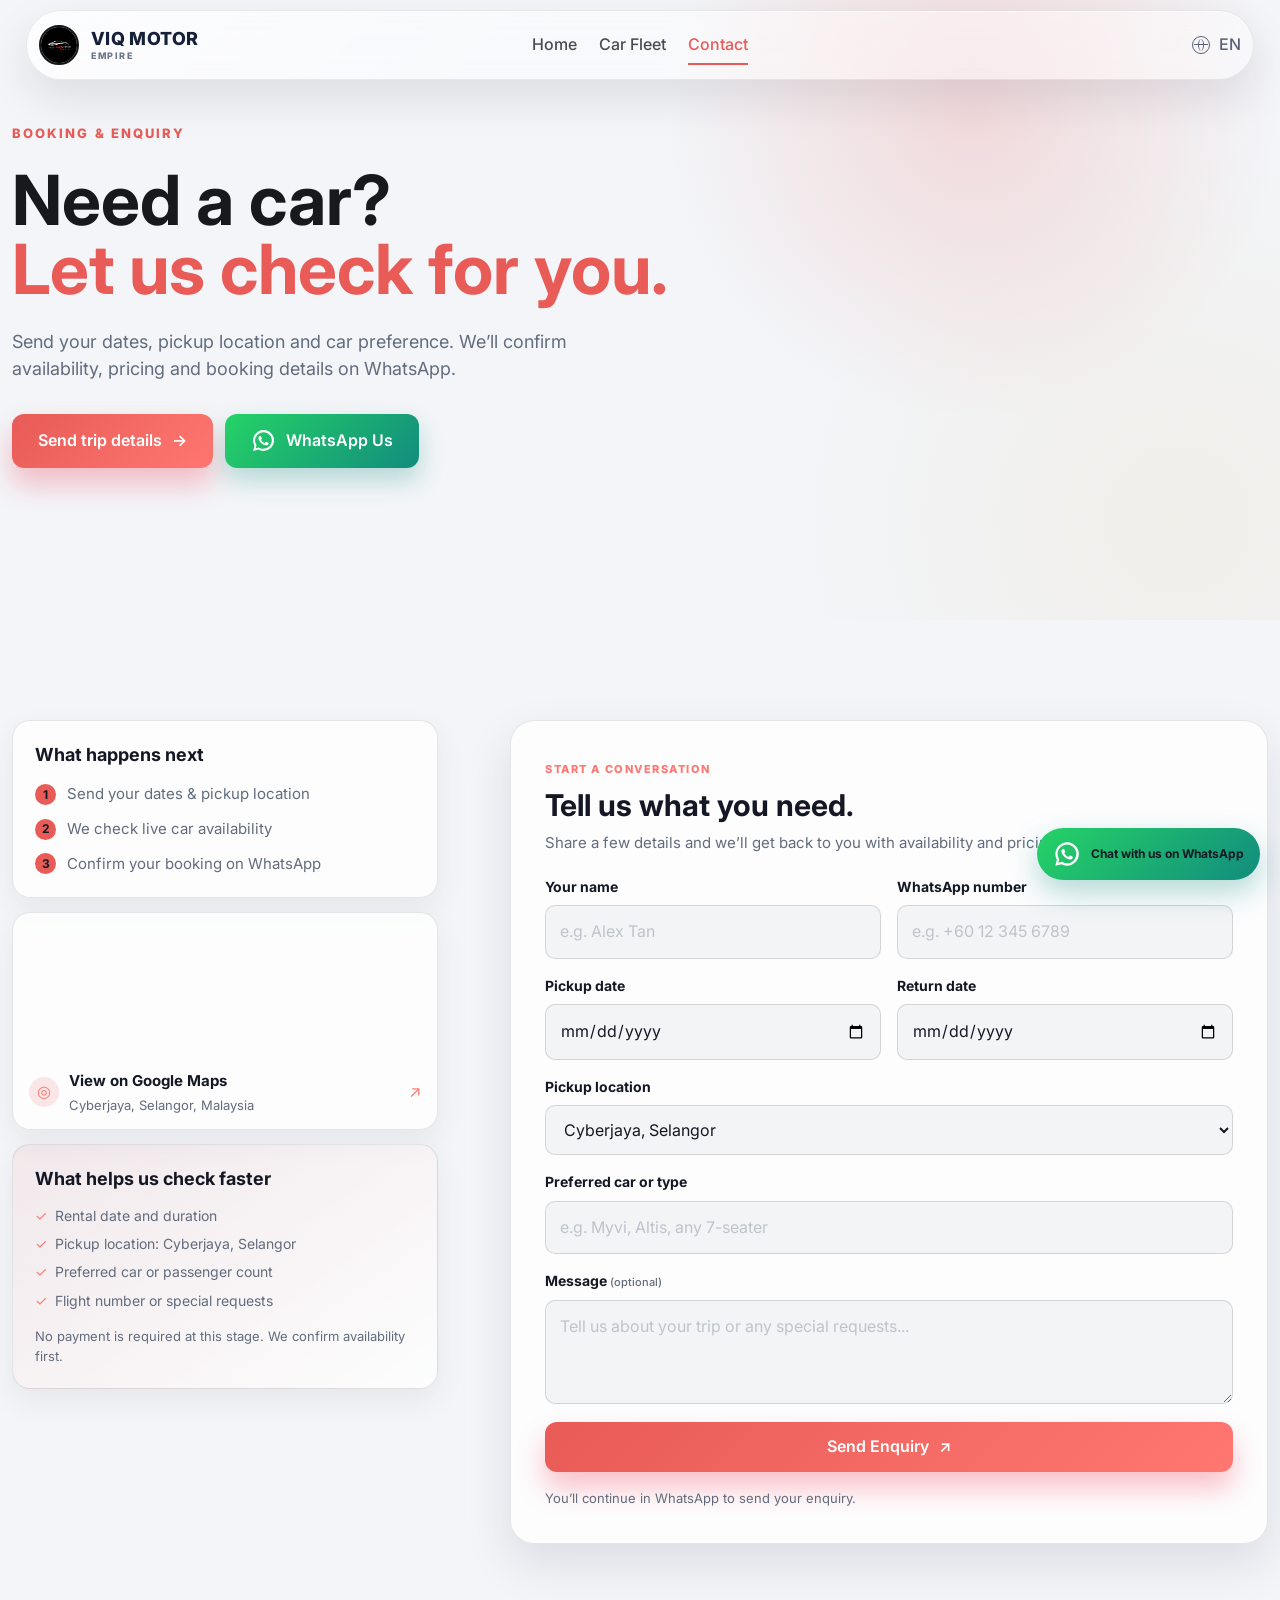
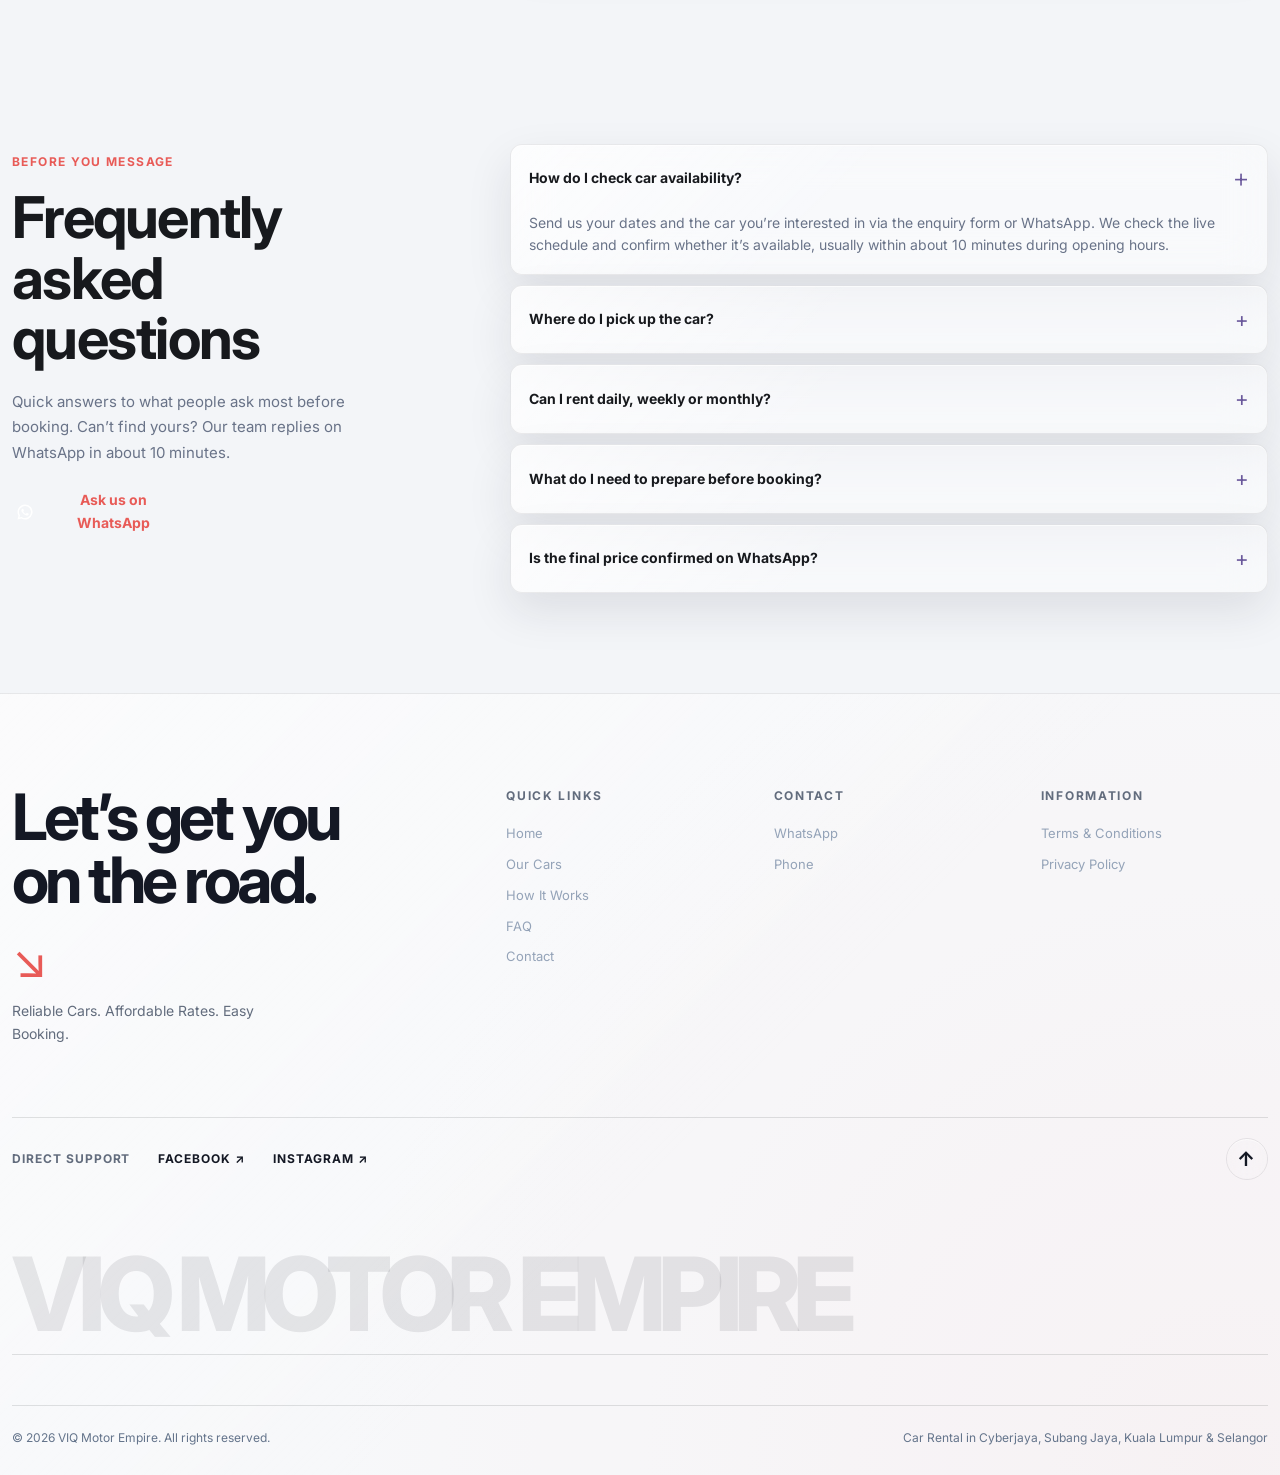
==== contact.html @ 16d94613 "Add files via upload" ====
<!DOCTYPE html>
<html lang="en" data-theme="light">
<head>
    <meta charset="UTF-8">
    <meta name="viewport" content="width=device-width, initial-scale=1.0">
    <meta name="description" content="Contact VIQ Motor Empire for car rental availability, pricing and booking support across Kuala Lumpur and Selangor.">
    <link rel="canonical" href="https://www.example.com/contact.html">
    <title>Contact & FAQ | VIQ Motor Empire</title>
    <link rel="preconnect" href="https://fonts.googleapis.com">
    <link rel="preconnect" href="https://fonts.gstatic.com" crossorigin>
    <link href="https://fonts.googleapis.com/css2?family=Inter:wght@400;500;600;700;800&family=Manrope:wght@400;500;600;700;800&display=swap" rel="stylesheet">
    <link rel="stylesheet" href="css/style.css?v=22">
</head>
<body class="contact-page">

    <header class="site-header" id="site-header">
        <nav class="navbar container">
            <a href="index.html#home" class="logo" aria-label="VIQ Motor Empire Home">
                <img class="logo-mark" src="img/VIQ%20MOTOR%20EMPIRE%20BLACK.png" alt="">
                <span class="logo-copy"><strong>VIQ MOTOR</strong><small>EMPIRE</small></span>
            </a>
            <div class="nav-links" id="nav-links">
                <a href="index.html#home">Home</a>
                <a href="fleet.html">Car Fleet</a>
                <a class="is-active" href="contact.html">Contact</a>
            </div>
            <div class="nav-actions">
                <button class="language-switcher" id="language-switcher" type="button" aria-label="Current language: English" aria-expanded="false"><span class="globe-icon" aria-hidden="true"></span><span class="language-code">EN</span></button>
                <button class="menu-toggle" id="menu-toggle" aria-label="Open navigation menu" aria-expanded="false" type="button"><span></span><span></span><span></span></button>
            </div>
        </nav>
    </header>

    <main>
        <section class="hero contact-hero" id="home">
            <div class="hero-overlay"></div>
            <div class="container hero-content">
                <div class="hero-copy reveal">
                    <div class="eyebrow">BOOKING & ENQUIRY</div>
                    <h1>Need a car? <span>Let us check for you.</span></h1>
                    <p>Send your dates, pickup location and car preference. We’ll confirm availability, pricing and booking details on WhatsApp.</p>
                    <div class="hero-actions">
                        <a href="#contact" class="btn btn-primary btn-large">Send trip details <span>→</span></a>
                        <button class="btn btn-whatsapp btn-large" data-whatsapp-general type="button"><span class="whatsapp-icon"></span>WhatsApp Us</button>
                    </div>
                </div>
            </div>
        </section>

        <section class="section contact-section" id="contact">
            <div class="container">
                <div class="contact-grid">
                    <aside class="contact-aside reveal">
                        <div class="contact-process-card">
                            <h2>What happens next</h2>
                            <ol>
                                <li><b>1</b><span>Send your dates & pickup location</span></li>
                                <li><b>2</b><span>We check live car availability</span></li>
                                <li><b>3</b><span>Confirm your booking on WhatsApp</span></li>
                            </ol>
                        </div>

                        <div class="contact-map-card">
                            <iframe
                                src="https://www.google.com/maps?q=Cyberjaya%2C%20Selangor%2C%20Malaysia&output=embed"
                                title="Map of Cyberjaya, Selangor"
                                loading="lazy"
                                referrerpolicy="no-referrer-when-downgrade"
                            ></iframe>
                            <a class="contact-map-label" href="https://www.google.com/maps/search/?api=1&query=Cyberjaya%2C%20Selangor%2C%20Malaysia" target="_blank" rel="noopener noreferrer">
                                <span class="contact-map-pin">◎</span>
                                <span><strong>View on Google Maps</strong><small>Cyberjaya, Selangor, Malaysia</small></span>
                                <span aria-hidden="true">↗</span>
                            </a>
                        </div>

                        <div class="contact-check-card">
                            <h2>What helps us check faster</h2>
                            <ul>
                                <li>Rental date and duration</li>
                                <li>Pickup location: Cyberjaya, Selangor</li>
                                <li>Preferred car or passenger count</li>
                                <li>Flight number or special requests</li>
                            </ul>
                            <p>No payment is required at this stage. We confirm availability first.</p>
                        </div>
                    </aside>

                    <div class="contact-form-panel reveal">
                        <div class="contact-form-heading">
                            <span class="contact-form-kicker">START A CONVERSATION</span>
                            <h3>Tell us what you need.</h3>
                            <p>Share a few details and we’ll get back to you with availability and pricing.</p>
                        </div>
                        <form class="contact-form" id="contact-form">
                            <div class="contact-form-grid">
                                <label class="contact-field"><span>Your name</span><input type="text" name="name" autocomplete="name" placeholder="e.g. Alex Tan" required></label>
                                <label class="contact-field"><span>WhatsApp number</span><input type="tel" name="phone" autocomplete="tel" placeholder="e.g. +60 12 345 6789" required></label>
                                <label class="contact-field"><span>Pickup date</span><input type="date" name="pickup" required></label>
                                <label class="contact-field"><span>Return date</span><input type="date" name="return" required></label>
                            </div>
                            <label class="contact-field"><span>Pickup location</span><select name="location" required><option value="Cyberjaya, Selangor">Cyberjaya, Selangor</option></select></label>
                            <label class="contact-field"><span>Preferred car or type</span><input type="text" name="vehicle" placeholder="e.g. Myvi, Altis, any 7-seater" required></label>
                            <label class="contact-field"><span>Message <small>(optional)</small></span><textarea name="message" rows="3" placeholder="Tell us about your trip or any special requests..."></textarea></label>
                            <button class="btn btn-primary contact-submit" type="submit">Send Enquiry <span aria-hidden="true">↗</span></button>
                            <p class="contact-form-note">You’ll continue in WhatsApp to send your enquiry.</p>
                        </form>
                    </div>

                </div>
            </div>
        </section>

        <section class="section faq-section" id="faq">
            <div class="container faq-layout">
                <div class="faq-intro reveal">
                    <span class="section-label">BEFORE YOU MESSAGE</span>
                    <h2>Frequently asked<br>questions</h2>
                    <p>Quick answers to what people ask most before booking. Can’t find yours? Our team replies on WhatsApp in about 10 minutes.</p>
                    <button class="faq-whatsapp-link" data-whatsapp-general type="button"><span class="whatsapp-icon"></span>Ask us on WhatsApp</button>
                </div>
                <div class="faq-list" id="faq-list">
                    <article class="faq-item active reveal"><button class="faq-question" type="button" aria-expanded="true"><span>How do I check car availability?</span><span class="faq-icon">×</span></button><div class="faq-answer"><p>Send us your dates and the car you’re interested in via the enquiry form or WhatsApp. We check the live schedule and confirm whether it’s available, usually within about 10 minutes during opening hours.</p></div></article>
                    <article class="faq-item reveal"><button class="faq-question" type="button" aria-expanded="false"><span>Where do I pick up the car?</span><span class="faq-icon">+</span></button><div class="faq-answer"><p>All cars are collected from our pickup location in Cyberjaya, Selangor.</p></div></article>
                    <article class="faq-item reveal"><button class="faq-question" type="button" aria-expanded="false"><span>Can I rent daily, weekly or monthly?</span><span class="faq-icon">+</span></button><div class="faq-answer"><p>Yes. We offer flexible rental periods, subject to vehicle availability and your requirements.</p></div></article>
                    <article class="faq-item reveal"><button class="faq-question" type="button" aria-expanded="false"><span>What do I need to prepare before booking?</span><span class="faq-icon">+</span></button><div class="faq-answer"><p>Prepare your preferred dates, pickup location, contact number and a valid driving licence for the booking process.</p></div></article>
                    <article class="faq-item reveal"><button class="faq-question" type="button" aria-expanded="false"><span>Is the final price confirmed on WhatsApp?</span><span class="faq-icon">+</span></button><div class="faq-answer"><p>Yes. We confirm availability, rental pricing and booking details with you before you decide.</p></div></article>
                </div>
            </div>
            </section>
    </main>

    <footer class="footer"><div class="container"><div class="footer-grid"><div class="footer-brand"><h2>Let’s get you<br>on the road.</h2><a class="footer-arrow" href="index.html#home" aria-label="Go to homepage">↘</a><p>Reliable Cars. Affordable Rates. Easy Booking.</p></div><div class="footer-links"><h4>Quick Links</h4><a href="index.html#home">Home</a><a href="fleet.html">Our Cars</a><a href="index.html#how-it-works">How It Works</a><a href="#faq">FAQ</a><a href="#contact">Contact</a></div><div class="footer-links"><h4>Contact</h4><button data-whatsapp-general class="footer-action" type="button">WhatsApp</button><a href="tel:+60XXXXXXXXX" data-phone-link>Phone</a></div><div class="footer-links"><h4>Information</h4><a href="#">Terms & Conditions</a><a href="#">Privacy Policy</a></div></div><div class="footer-socials"><span>Direct support</span><a href="https://www.facebook.com/viqmotorempire" target="_blank" rel="noopener noreferrer">Facebook ↗</a><a href="https://www.instagram.com/viqmotorempire" target="_blank" rel="noopener noreferrer">Instagram ↗</a><a href="index.html#home" class="footer-back-top" aria-label="Back to top">↑</a></div><div class="footer-signature" aria-hidden="true">VIQ MOTOR EMPIRE</div><div class="footer-bottom"><p>© <span id="current-year"></span> VIQ Motor Empire. All rights reserved.</p><p>Car Rental in Cyberjaya, Subang Jaya, Kuala Lumpur & Selangor</p></div></div></footer>

    <button class="floating-whatsapp" data-whatsapp-general aria-label="Chat with VIQ Motor Empire on WhatsApp" type="button"><span class="floating-whatsapp-icon"></span><span class="floating-whatsapp-label">Chat with us on WhatsApp</span></button>
    <script src="js/script.js?v=22"></script>
</body>
</html>
---- css/style.css ----
/* =========================================
   VIQ MOTOR EMPIRE
   GLOBAL STYLES
========================================= */

:root {
    --primary: #0B0E13;
    --accent: #E85B57;
    --accent-strong: #FF7770;
    --whatsapp: #25D366;
    --whatsapp-dark: #128C7E;
    --highlight: #D8B36A;
    --background: #0B0E13;
    --background-soft: #151A22;
    --surface: rgba(255, 255, 255, 0.055);
    --surface-strong: rgba(255, 255, 255, 0.1);
    --white: #F2F0EB;
    --text: #F2F0EB;
    --muted: #A5ADBA;
    --border: rgba(242, 240, 235, 0.14);

    --radius-sm: 10px;
    --radius-md: 16px;
    --radius-lg: 24px;

    --shadow-sm:
        0 10px 28px rgba(0, 0, 0, 0.24);

    --shadow-md:
        0 24px 52px rgba(0, 0, 0, 0.36);

    --container: 1440px;
    --transition: 220ms ease;
}


/* =========================================
   RESET
========================================= */

* {
    margin: 0;
    padding: 0;
    box-sizing: border-box;
}

html {
    scroll-behavior: smooth;
    scroll-padding-top: 80px;
}

body {
    font-family:
        "Inter",
        -apple-system,
        BlinkMacSystemFont,
        "Segoe UI",
        sans-serif;

    background:
        radial-gradient(circle at 12% 0%, rgba(232, 91, 87, 0.16), transparent 28%),
        radial-gradient(circle at 88% 100%, rgba(216, 179, 106, 0.06), transparent 32%),
        var(--background);
    color: var(--text);

    line-height: 1.6;

    overflow-x: hidden;
}

body.modal-open {
    overflow: hidden;
}

img {
    display: block;
    max-width: 100%;
}

button,
a {
    font: inherit;
}

button {
    border: 0;
    cursor: pointer;
}

a {
    color: inherit;
    text-decoration: none;
}


/* =========================================
   ACCESSIBILITY
========================================= */

:focus-visible {
    outline: 3px solid rgba(37, 99, 235, 0.4);
    outline-offset: 3px;
}


/* =========================================
   CONTAINER
========================================= */

.container {
    width: min(
        calc(100% - 24px),
        var(--container)
    );

    margin-inline: auto;
}


/* =========================================
   BUTTONS
========================================= */

.btn {
    display: inline-flex;
    align-items: center;
    justify-content: center;
    gap: 10px;

    min-height: 48px;
    padding: 12px 22px;

    border-radius: 12px;

    font-weight: 600;

    transition:
        transform var(--transition),
        box-shadow var(--transition),
        background var(--transition);
}

.btn:hover {
    transform: translateY(-2px);
}

.btn-large {
    min-height: 54px;
    padding-inline: 26px;
}

.btn-primary {
    background: linear-gradient(135deg, var(--accent) 0%, var(--accent-strong) 100%);
    color: var(--white);

    box-shadow:
        0 16px 28px rgba(239, 35, 60, 0.28);
}

.btn-primary:hover {
    background: linear-gradient(135deg, #ff2d55 0%, #d11c36 100%);
}

.btn-whatsapp {
    background: linear-gradient(135deg, var(--whatsapp) 0%, var(--whatsapp-dark) 100%);
    color: var(--white);

    box-shadow:
        0 12px 24px rgba(18, 140, 126, 0.28);
}

.btn-whatsapp:hover {
    background: linear-gradient(135deg, #34E477 0%, #0E786B 100%);
}

.btn-glass {
    background: rgba(255, 255, 255, 0.08);
    color: var(--white);

    border: 1px solid rgba(255, 255, 255, 0.22);

    backdrop-filter: blur(12px);
    -webkit-backdrop-filter: blur(12px);
}

.whatsapp-icon {
    width: 25px;
    height: 25px;

    display: inline-block;
    flex: 0 0 25px;

    background-color: currentColor;
    mask: url("data:image/svg+xml,%3Csvg xmlns='http://www.w3.org/2000/svg' viewBox='0 0 24 24'%3E%3Cpath d='M12 2a10 10 0 0 0-8.66 15L2 22l5.18-1.3A10 10 0 1 0 12 2Zm0 18a8 8 0 0 1-4.1-1.13l-.3-.18-3.08.77.8-3-.2-.31A8 8 0 1 1 12 20Zm4.4-5.95c-.24-.12-1.4-.69-1.62-.77-.22-.08-.38-.12-.54.12-.16.24-.62.77-.76.93-.14.16-.28.18-.52.06-.24-.12-1-.37-1.9-1.18-.7-.62-1.18-1.39-1.32-1.63-.14-.24-.02-.37.1-.49.11-.11.24-.28.36-.42.12-.14.16-.24.24-.4.08-.16.04-.3-.02-.42-.06-.12-.54-1.3-.74-1.78-.2-.47-.4-.4-.54-.41h-.46c-.16 0-.42.06-.64.3-.22.24-.84.82-.84 2s.86 2.32.98 2.48c.12.16 1.69 2.58 4.1 3.62.57.25 1.02.4 1.37.51.58.18 1.1.15 1.51.09.46-.07 1.4-.57 1.6-1.12.2-.55.2-1.02.14-1.12-.06-.1-.22-.16-.46-.28Z'/%3E%3C/svg%3E") center / contain no-repeat;
    -webkit-mask: url("data:image/svg+xml,%3Csvg xmlns='http://www.w3.org/2000/svg' viewBox='0 0 24 24'%3E%3Cpath d='M12 2a10 10 0 0 0-8.66 15L2 22l5.18-1.3A10 10 0 1 0 12 2Zm0 18a8 8 0 0 1-4.1-1.13l-.3-.18-3.08.77.8-3-.2-.31A8 8 0 1 1 12 20Zm4.4-5.95c-.24-.12-1.4-.69-1.62-.77-.22-.08-.38-.12-.54.12-.16.24-.62.77-.76.93-.14.16-.28.18-.52.06-.24-.12-1-.37-1.9-1.18-.7-.62-1.18-1.39-1.32-1.63-.14-.24-.02-.37.1-.49.11-.11.24-.28.36-.42.12-.14.16-.24.24-.4.08-.16.04-.3-.02-.42-.06-.12-.54-1.3-.74-1.78-.2-.47-.4-.4-.54-.41h-.46c-.16 0-.42.06-.64.3-.22.24-.84.82-.84 2s.86 2.32.98 2.48c.12.16 1.69 2.58 4.1 3.62.57.25 1.02.4 1.37.51.58.18 1.1.15 1.51.09.46-.07 1.4-.57 1.6-1.12.2-.55.2-1.02.14-1.12-.06-.1-.22-.16-.46-.28Z'/%3E%3C/svg%3E") center / contain no-repeat;
}

.whatsapp-icon {
    background: url("../img/whatsapp.svg") center / contain no-repeat;
    mask: none;
    -webkit-mask: none;
}


/* =========================================
   HEADER
========================================= */

.site-header {
    position: fixed;
    top: 10px;
    left: 0;

    width: 100%;

    z-index: 1000;

    padding-inline: 14px;

    border-bottom: 0;

    transition:
        background var(--transition),
        box-shadow var(--transition);
}

.site-header.scrolled {
    background: transparent;

    backdrop-filter: none;
    -webkit-backdrop-filter: none;
    box-shadow: none;
}

.navbar {
    position: relative;
    height: 70px;

    display: flex;
    align-items: center;
    justify-content: space-between;

    gap: 18px;

    padding: 0 12px;

    border: 1px solid rgba(255, 255, 255, 0.58);
    border-radius: 999px;
    background: linear-gradient(110deg, rgba(255, 255, 255, 0.94), rgba(239, 244, 255, 0.86));
    box-shadow: 0 12px 30px rgba(28, 38, 71, 0.12);
    backdrop-filter: blur(18px);
    -webkit-backdrop-filter: blur(18px);
}

.logo {
    display: flex;
    align-items: center;
    gap: 12px;

    color: #172039;

    font-weight: 700;

    white-space: nowrap;
}

.logo-mark {
    width: 40px;
    height: 40px;

    flex: 0 0 40px;

    object-fit: contain;

    border: 2px solid #161616;
    border-radius: 50%;
    background: #fff;
}

.logo-copy {
    display: grid;
    gap: 0;
    line-height: 1;
}

.logo-copy strong {
    font-size: 18px;
    font-weight: 800;
    line-height: 1.05;
    letter-spacing: 0.02em;
}

.logo-copy small {
    width: 100%;

    margin-top: 3px;
    color: #6b7488;
    font-size: 9px;
    font-weight: 800;
    letter-spacing: 0.18em;
    text-align: justify;
    text-align-last: justify;
}

.nav-links {
    position: absolute;
    left: 50%;

    display: flex;
    align-items: center;
    gap: 22px;

    margin-left: 0;
    transform: translateX(-50%);
}

.nav-links a {
    position: relative;
    color: #586277;

    font-size: 16px;
    font-weight: 500;
    line-height: 1.2;

    transition:
        color var(--transition),
        transform var(--transition);
}

.nav-links a:hover {
    color: #222b46;
    transform: translateY(-1px);
}

.nav-actions {
    display: flex;
    align-items: center;
    gap: 12px;
    margin-left: auto;
}

.language-switcher,
.sign-in-link {
    color: #586277;
    font-size: 16px;
    line-height: 1.2;
    font-weight: 500;
    white-space: nowrap;
}

.language-switcher {
    display: inline-flex;
    align-items: center;
    gap: 9px;
    background: transparent;
}

.language-control {
    position: relative;
}

.language-menu {
    position: absolute;
    top: calc(100% + 12px);
    right: 0;
    z-index: 20;
    display: grid;
    min-width: 168px;
    padding: 6px;
    border: 1px solid rgba(20, 24, 30, 0.1);
    border-radius: 12px;
    background: rgba(255, 255, 255, 0.96);
    box-shadow: 0 16px 35px rgba(28, 38, 71, 0.16);
    opacity: 0;
    visibility: hidden;
    transform: translateY(-6px);
    transition: opacity var(--transition), visibility var(--transition), transform var(--transition);
}

.language-menu.active {
    opacity: 1;
    visibility: visible;
    transform: translateY(0);
}

.language-menu-item {
    padding: 10px 12px;
    border-radius: 8px;
    background: transparent;
    color: #586277;
    font-size: 13px;
    text-align: left;
}

.language-menu-item:hover {
    background: rgba(232, 91, 87, 0.08);
    color: var(--accent);
}

.globe-icon {
    width: 18px;
    height: 18px;
    border: 1.5px solid currentColor;
    border-radius: 50%;
    position: relative;
}

.globe-icon::before {
    position: absolute;
    inset: 2px 5px;
    border-right: 1px solid currentColor;
    border-left: 1px solid currentColor;
    border-radius: 50%;
    content: "";
}

.globe-icon::after {
    position: absolute;
    top: 7px;
    right: 1px;
    left: 1px;
    border-top: 1px solid currentColor;
    content: "";
}

.nav-whatsapp .whatsapp-icon {
    width: 19px;
    height: 19px;
    padding: 4px;
    border-radius: 50%;
    background-color: var(--whatsapp);
    background-size: 13px;
    background-repeat: no-repeat;
    background-position: center;
}

.menu-toggle {
    display: none;

    width: 44px;
    height: 44px;

    background: transparent;
}

.menu-toggle span {
    display: block;

    width: 22px;
    height: 2px;

    margin: 5px auto;

    background: var(--white);

    transition:
        transform var(--transition),
        opacity var(--transition);
}


/* =========================================
   HERO
========================================= */

.hero {
    position: relative;

    min-height: 700px;

    display: flex;
    flex-direction: column;
    align-items: stretch;

    color: #17191d;

    overflow: visible;
}

.hero-background {
    position: absolute;
    inset: 0;

    z-index: -2;
}

.hero-background img {
    width: 100%;
    height: 100%;

    object-fit: cover;

    object-position: 72% center;
}

.hero-overlay {
    position: absolute;
    inset: 0;

    z-index: -1;

    background:
        linear-gradient(90deg, #f6f6fb 0%, rgba(246, 246, 251, 0.98) 42%, rgba(246, 246, 251, 0.12) 72%),
        linear-gradient(180deg, rgba(246, 246, 251, 0.08), rgba(246, 246, 251, 0.4));
}

.hero-content {
    order: 1;
    padding-top: 120px;
}

.hero-copy {
    max-width: 1200px;
}

.eyebrow,
.section-label {
    display: inline-flex;
    align-items: center;
    gap: 8px;

    color: #E85B57;

    font-size: 12px;
    font-weight: 700;

    letter-spacing: 0.12em;
    text-transform: uppercase;
}

.hero .eyebrow {
    color: var(--accent);
}

.eyebrow-dot {
    width: 7px;
    height: 7px;

    border-radius: 50%;

    background: var(--accent);
    box-shadow: 0 0 18px rgba(239, 35, 60, 0.85);
}

.hero h1 {
    margin-top: 20px;

    max-width: 680px;
    font-size: clamp(44px, 5vw, 68px);

    line-height: 1.02;

    letter-spacing: -0.05em;

    text-wrap: balance;
}

.hero h1 span {
    display: block;
    color: var(--accent);
}

.hero h1 > strong {
    display: block;
    color: inherit;
    font: inherit;
    font-weight: inherit;
    white-space: nowrap;
}

.hero h1 > span {
    white-space: nowrap;
}

.hero-copy > p {
    max-width: 620px;

    margin-top: 24px;

    color: #6c7488;

    font-size: 17px;
}

.hero-actions {
    display: flex;
    flex-wrap: wrap;
    gap: 12px;

    margin-top: 32px;
}

.trust-indicators {
    display: flex;
    flex-wrap: wrap;
    gap: 14px 22px;

    margin-top: 34px;
}

.trust-item {
    display: flex;
    align-items: center;
    gap: 7px;

    color: #6c7488;

    font-size: 13px;
}

.trust-item span {
    color: #86EFAC;

    font-weight: 700;
}


/* =========================================
   SERVICE BAR
========================================= */

.service-bar {
    order: 3;
    padding: 0 0 28px;
    background: transparent;
    border: 0;
    backdrop-filter: blur(10px);
    -webkit-backdrop-filter: blur(10px);
}

.service-bar-inner {
    min-height: 88px;

    display: grid;
    grid-template-columns: 1fr auto 1fr auto 1fr;
    align-items: center;
    gap: 24px;

    padding: 20px 28px;
    border: 1px solid rgba(242, 240, 235, 0.1);
    border-radius: 22px;
    background: rgba(20, 25, 34, 0.86);
    box-shadow: 0 18px 40px rgba(0, 0, 0, 0.18);

    color: var(--muted);

    font-size: 14px;
}

.service-bar strong {
    color: var(--white);
}

.separator {
    color: rgba(216, 179, 106, 0.72);
    font-size: 20px;
}


/* =========================================
   BOOKING QUOTE
========================================= */

.booking-section {
    position: relative;
    z-index: 3;
    order: 2;
    margin-top: 0;
    padding-top: 0;
    padding-bottom: 24px;
}

.booking-card {
    display: grid;
    grid-template-columns: minmax(0, 1fr);
    max-width: 1000px;
    gap: 24px;

    padding: 25px;

    background: rgba(255, 255, 255, 0.96);
    border: 1px solid rgba(255, 255, 255, 0.78);
    border-radius: var(--radius-lg);
    box-shadow: 0 20px 46px rgba(52, 55, 88, 0.16);
    backdrop-filter: blur(18px);
    -webkit-backdrop-filter: blur(18px);

    box-shadow: 0 20px 46px rgba(52, 55, 88, 0.16);
}

.booking-form-panel {
    width: 100%;
}

.booking-heading {
    display: flex;
    align-items: center;
    gap: 10px;
}

.booking-heading-icon {
    display: grid;
    width: 34px;
    height: 34px;
    place-items: center;
    border-radius: 9px;
    background: rgba(232, 91, 87, 0.1);
    color: var(--accent);
    font-size: 21px;
    font-weight: 700;
}

.booking-heading > span:nth-child(2) {
    display: grid;
    gap: 2px;
}

.booking-heading strong {
    color: #202538;
    font-size: 17px;
    line-height: 1.25;
}

.booking-heading small {
    color: #768096;
    font-size: 12px;
    line-height: 1.4;
}

.booking-mode {
    display: inline-flex;
    align-items: center;
    gap: 6px;
    margin-left: auto;
}

.booking-mode b {
    color: #6b6483;
    font-size: 8px;
    letter-spacing: 0.05em;
}

.booking-mode i {
    position: relative;
    width: 32px;
    height: 18px;
    border-radius: 999px;
    background: #e4e2ed;
}

.booking-mode i::after {
    position: absolute;
    top: 3px;
    left: 3px;
    width: 12px;
    height: 12px;
    border-radius: 50%;
    background: var(--accent);
    content: "";
}

.booking-form-panel h2 {
    margin-top: 8px;

    color: #202538;
    font-size: 22px;
    line-height: 1.2;
}

.booking-form-panel > p {
    margin-top: 10px;

    color: #768096;
    font-size: 15px;
}

.booking-form {
    margin-top: 22px;
}

.booking-grid {
    display: grid;
    grid-template-columns: repeat(2, minmax(0, 1fr));
    gap: 18px;
}

.booking-field {
    display: flex;
    flex-direction: column;
    gap: 9px;

    color: var(--white);
    font-size: 15px;
    font-weight: 700;
    line-height: 1.3;
}

.booking-field input,
.booking-field select {
    min-height: 56px;
    padding: 0 16px;

    border: 1px solid rgba(255, 255, 255, 0.1);
    border-radius: 12px;

    background: rgba(255, 255, 255, 0.06);
    color: var(--white);
    font-size: 15px;
    line-height: 1.2;
    color-scheme: dark;
}

.booking-field select option {
    background: var(--background-soft);
    color: var(--white);
}

.booking-field input:focus,
.booking-field select:focus {
    border-color: rgba(239, 35, 60, 0.7);
    box-shadow: 0 0 0 4px rgba(239, 35, 60, 0.12);
    outline: none;
}

.booking-field-full {
    margin-top: 14px;
}

.booking-summary {
    display: flex;
    align-items: center;
    justify-content: space-between;
    gap: 16px;

    margin-top: 18px;
    padding: 16px;

    background: rgba(255, 255, 255, 0.04);
    border: 1px solid rgba(255, 255, 255, 0.08);
    border-radius: 14px;
}

.quote-box {
    display: flex;
    flex-direction: column;
    gap: 6px;
}

.quote-box span {
    color: var(--muted);
    font-size: 14px;
    font-weight: 700;
    letter-spacing: 0.08em;
    text-transform: uppercase;
}

.quote-box strong {
    color: var(--white);
    font-size: 21px;
    line-height: 1.4;
    font-weight: 800;
}

.booking-sidebar {
    display: none;

    display: flex;
    flex-direction: column;
    justify-content: center;
    gap: 16px;

    padding: 24px;

    background: linear-gradient(135deg, rgba(239, 35, 60, 0.12), rgba(255, 255, 255, 0.04));
    border: 1px solid rgba(239, 35, 60, 0.2);
    border-radius: 18px;
    box-shadow: inset 0 1px 0 rgba(255,255,255,0.05);
}

.booking-sidebar h3 {
    color: var(--white);
    font-size: 22px;
}

.booking-sidebar p {
    color: var(--muted);
    line-height: 1.7;
}

.booking-sidebar-list {
    display: flex;
    flex-direction: column;
    gap: 10px;

    color: var(--white);
    font-size: 14px;
    font-weight: 600;
}


/* =========================================
   SECTIONS
========================================= */

.section {
    padding: 100px 0;
}

.section-header {
    display: flex;
    align-items: end;
    justify-content: space-between;

    gap: 40px;

    margin-bottom: 48px;
}

.section-header h2 {
    margin-top: 10px;

    color: var(--white);

    font-size:
        clamp(32px, 5vw, 48px);

    line-height: 1.1;

    letter-spacing: -0.04em;
}

.section-header > p {
    max-width: 420px;

    color: var(--muted);
}

.section-header.centered {
    display: block;

    max-width: 650px;

    margin-inline: auto;

    text-align: center;
}

.section-header.centered p {
    margin: 16px auto 0;
}


/* =========================================
   CAR GRID
========================================= */

.cars-section {
    background: #f5f6fa;
    color: #17191d;
    overflow: hidden;
}

.cars-section > .container {
    position: relative;
}

.fleet-showcase-heading {
    position: relative;
    max-width: 760px;
    margin: 0 auto 28px;
    text-align: center;
}

.fleet-showcase-heading .section-label {
    color: #E85B57;
}

.fleet-showcase-heading h2 {
    margin-top: 13px;
    color: #17191d;
    font-size: clamp(38px, 5vw, 60px);
    line-height: 1.05;
    letter-spacing: -0.03em;
}

.fleet-showcase-heading p {
    margin-top: 12px;
    color: #697388;
    font-size: 16px;
}

.fleet-carousel-controls {
    position: absolute;
    top: 176px;
    left: 0;
    right: 0;
    z-index: 5;
    display: flex;
    justify-content: space-between;
    pointer-events: none;
}

.fleet-heading-arrow {
    display: grid;
    width: 42px;
    height: 42px;
    place-items: center;
    padding: 4px 8px;
    border: 0;
    border: 1px solid rgba(106, 88, 155, 0.25);
    border-radius: 50%;
    background: transparent;
    color: #6a589b;
    font-size: 20px;
    line-height: 1;
    pointer-events: auto;
    transition: transform var(--transition), background var(--transition), color var(--transition);
}

.fleet-heading-arrow:hover {
    color: var(--accent);
    background: rgba(106, 88, 155, 0.08);
    transform: translateX(3px);
}

#fleet-prev:hover {
    transform: translateX(-3px);
}

.cars-section .cars-grid {
    display: flex;
    gap: 18px;
    margin-inline: 0;
    padding: 0;
    overflow: hidden;
    scroll-snap-type: x proximity;
}

.cars-grid {
    display: grid;

    grid-template-columns:
        repeat(3, minmax(0, 1fr));

    gap: 16px;
}

.fleet-status {
    display: flex;
    align-items: center;
    justify-content: center;
    gap: 14px;
    min-height: 72px;
    margin-top: 18px;
    padding: 18px;
    color: var(--muted);
    text-align: center;
}

.fleet-status button {
    border: 1px solid var(--border);
    border-radius: 999px;
    padding: 9px 16px;
    color: var(--white);
    background: var(--surface);
    cursor: pointer;
}

.account-page {
    min-height: 70vh;
}

.account-panel {
    max-width: 620px;
    margin: 0 auto;
    padding: 36px;
    border: 1px solid var(--border);
    border-radius: 18px;
    background: var(--surface);
}

.account-panel h1 {
    margin: 12px 0;
}

.account-panel > p {
    color: var(--muted);
}

.account-bookings {
    display: grid;
    gap: 10px;
    margin: 24px 0;
}

.account-booking {
    display: grid;
    gap: 5px;
    padding: 16px;
    border: 1px solid var(--border);
    border-radius: 12px;
    background: var(--background);
}

.account-booking span,
.account-booking small {
    color: var(--muted);
}

.car-card {
    flex: 0 0 min(360px, calc((100vw - 80px) / 3));
    scroll-snap-align: start;
    display: flex;
    flex-direction: column;

    overflow: hidden;

    color: #17191d;
    font-family: inherit;

    background: #ffffff;
    border: 1px solid rgba(20, 24, 30, 0.08);
    border-radius: 20px;
    box-shadow: 0 14px 32px rgba(52, 55, 88, 0.08);

    transition:
        transform var(--transition),
        box-shadow var(--transition);
}

.car-card:hover {
    transform: translateY(-6px);

    box-shadow: var(--shadow-md);
}

.car-image-wrapper {
    position: relative;

    aspect-ratio: 1.72 / 1;

    overflow: hidden;

    background: #fafafd;
}

.car-image {
    width: 100%;
    height: 100%;

    object-fit: cover;
    object-position: center;
    padding: 0;

    transition:
        transform 500ms ease;
}

.car-card:hover .car-image {
    transform: none;
}

.car-card-heading {
    display: flex;
    align-items: center;
    justify-content: space-between;
    gap: 16px;
}

.car-category {
    color: var(--muted);
    font-size: 10px;
    font-weight: 700;
    letter-spacing: 0.16em;
}

.availability {
    display: inline-flex;
    align-items: center;
    gap: 6px;

    color: #166534;

    font-size: 12px;
    font-weight: 600;
}

.availability::before {
    content: "";

    width: 7px;
    height: 7px;

    border-radius: 50%;

    background: var(--highlight);
}

.car-availability {
    position: absolute;
    top: 14px;
    left: 14px;

    padding: 7px 10px;

    background: rgba(10, 10, 11, 0.72);
    border: 1px solid rgba(255, 255, 255, 0.1);
    border-radius: 999px;
    backdrop-filter: blur(10px);
    -webkit-backdrop-filter: blur(10px);
    box-shadow: var(--shadow-sm);
}

.car-body {
    display: flex;
    flex: 1;
    flex-direction: column;

    padding: 16px 18px 18px;
}

.car-body h3 {
    color: #202538;

    font-size: 18px;
    font-weight: 700;
    line-height: 1.3;
}

.car-price {

    color: var(--accent);
    white-space: nowrap;
}

.car-price span {
    display: block;
    margin-bottom: 4px;
    color: #697388;
    font-weight: 700;
    font-size: 10px;
    letter-spacing: 0.14em;
}

.car-price strong {
    font-size: 18px;
    font-weight: 800;
}

.car-price small {
    color: var(--muted);

    font-size: 12px;
    font-weight: 500;
}

.car-specs {
    display: grid;

    grid-template-columns:
        repeat(2, 1fr);

    gap: 9px 12px;

    margin-top: 18px;
}

.car-spec {
    color: #697388;

    font-size: 12px;
}

.spec-icon {
    color: var(--accent-strong);
    font-weight: 700;
}

.car-badge {
    display: block;
    margin-bottom: 6px;
    color: var(--muted);
    font-size: 10px;
    font-weight: 700;
    letter-spacing: 0.14em;
    text-transform: uppercase;
}

.car-card-heading h3 {
    color: var(--white);
    font-size: 22px;
    font-weight: 700;
    line-height: 1.3;
}

.car-tags {
    display: flex;
    flex-wrap: wrap;
    gap: 8px 14px;
    margin-top: 14px;
}
.car-pickup {
    margin-top: 12px;
    color: var(--muted);
    font-size: 12px;
    font-weight: 600;
}
.car-pickup span {
    margin-right: 4px;
    color: var(--accent);
}

.car-tag {
    display: inline-flex;
    align-items: center;
    gap: 5px;
    color: #697388;
    font-size: 12px;
    font-weight: 500;
}

.car-tag-icon {
    display: inline-flex;
    align-items: center;
    justify-content: center;
    color: var(--accent);
    font-size: 10px;
    font-weight: 800;
}

.car-check-btn {
    display: flex !important;
    align-items: center;
    justify-content: center;
    gap: 8px;
    border: 1px solid rgba(255, 255, 255, 0.18) !important;
    background: linear-gradient(135deg, var(--accent), var(--accent-strong)) !important;
    color: #ffffff !important;
    font-weight: 700 !important;
    letter-spacing: 0.04em !important;
    box-shadow: 0 10px 22px rgba(232, 91, 87, 0.2), inset 0 1px 0 rgba(255, 255, 255, 0.22);
}

.car-check-btn:hover {
    background: linear-gradient(135deg, #ff6f6a, #df4d4b) !important;
    box-shadow: 0 14px 26px rgba(232, 91, 87, 0.28), inset 0 1px 0 rgba(255, 255, 255, 0.24);
}

.fleet-carousel-dots {
    display: flex;
    justify-content: center;
    gap: 8px;
    margin-top: 40px;
}

.fleet-carousel-dots span {
    width: 6px;
    height: 6px;
    border-radius: 50%;
    background: #d5d1e7;
}

.fleet-carousel-dots span.is-active {
    width: 20px;
    border-radius: 999px;
    background: #E85B57;
}

.fleet-more-link {
    margin-top: 34px;
    color: #000000;
    font-size: 17px;
    line-height: 1.5;
    text-align: center;
}

.fleet-more-link a {
    color: #E85B57;
    font-size: 17px;
    font-weight: 700;
}

.car-check-arrow {
    transition: transform var(--transition);
}

.car-check-btn:hover .car-check-arrow {
    transform: translateX(3px);
}

.car-image-placeholder {
    display: flex;
    flex-direction: column;
    align-items: center;
    justify-content: center;
    gap: 8px;
    width: 100%;
    height: 100%;
    color: var(--muted);
    background:
        linear-gradient(135deg, rgba(240, 68, 68, 0.08), rgba(255, 98, 98, 0.04));
}

.car-image-placeholder span {
    font-size: 11px;
    font-weight: 600;
    letter-spacing: 0.03em;
}

.car-description {
    margin-top: 16px;

    color: var(--muted);

    font-size: 13px;

    line-height: 1.6;
}

.car-actions {
    display: grid;

    grid-template-columns: 1fr;

    gap: 8px;

    margin-top: auto;
    padding-top: 18px;
}

.car-actions .btn {
    min-height: 44px;

    padding-inline: 14px;

    border: 1px solid rgba(196, 181, 253, 0.42);
    border-radius: 12px;
    background: transparent;
    color: var(--accent-strong);
    font-size: 12px;
    letter-spacing: 0.1em;
}


/* =========================================
   WHY US
========================================= */

.why-section {
    background: linear-gradient(180deg, rgba(12,12,14,0.96), rgba(20,20,22,1));
    border-top: 1px solid rgba(255,255,255,0.06);
    border-bottom: 1px solid rgba(255,255,255,0.06);
    color: var(--white);
}

.why-section .section-header h2,
.why-section .section-header p,
.why-section .section-label {
    color: var(--white);
}

.benefits-grid {
    display: grid;

    grid-template-columns:
        repeat(3, 1fr);

    gap: 20px;
}

.benefit-card {
    padding: 30px;

    border: 1px solid rgba(255, 255, 255, 0.08);
    border-radius: var(--radius-lg);

    background: rgba(35, 35, 38, 0.68);
    backdrop-filter: blur(14px);
    -webkit-backdrop-filter: blur(14px);

    transition:
        transform var(--transition),
        box-shadow var(--transition);
}

.benefit-card:hover {
    transform: translateY(-4px);

    box-shadow: var(--shadow-sm);
}

.benefit-icon {
    width: 48px;
    height: 48px;

    display: grid;
    place-items: center;

    margin-bottom: 22px;

    border-radius: 14px;

    background: linear-gradient(135deg, rgba(239,35,60,0.22), rgba(239,35,60,0.08));
    border: 1px solid rgba(239, 35, 60, 0.3);

    color: var(--white);

    font-weight: 800;
}

.benefit-card h3 {
    color: var(--white);

    font-size: 18px;
}

.benefit-card p {
    margin-top: 10px;

    color: var(--muted);

    font-size: 14px;
}


/* =========================================
   PROCESS
========================================= */

.process-section {
    background: linear-gradient(180deg, rgba(12, 12, 13, 0.96), rgba(17, 17, 18, 1));

    color: var(--white);
}

.process-feature {
    position: relative;
    min-height: 430px;
    overflow: hidden;
    border: 1px solid rgba(20, 24, 30, 0.1);
    border-radius: 24px;
    background: #171b23;
    box-shadow: 0 24px 50px rgba(52, 55, 88, 0.14);
    margin-bottom: 28px;
}

.process-feature img {
    width: 100%;
    height: 100%;
    min-height: 430px;
    object-fit: cover;
    object-position: center;
}

.process-feature-overlay {
    position: absolute;
    inset: 0;
    background: linear-gradient(90deg, rgba(11, 14, 19, 0.98) 0%, rgba(11, 14, 19, 0.9) 34%, rgba(11, 14, 19, 0.2) 70%, rgba(11, 14, 19, 0.02) 100%);
}

.process-feature-copy {
    position: absolute;
    top: 50%;
    left: 5%;
    width: min(440px, 44%);
    transform: translateY(-50%);
}

.process-feature-copy .section-label {
    color: var(--accent-strong);
}

.process-feature-copy h2 {
    margin-top: 15px;
    color: var(--white);
    font-size: clamp(38px, 4.5vw, 64px);
    line-height: 1.04;
    letter-spacing: -0.03em;
}

.process-feature-copy h2 span {
    color: #E85B57;
}

.process-feature-copy p {
    max-width: 360px;
    margin-top: 20px;
    color: var(--muted);
    font-size: 15px;
}

.process-feature-copy .btn {
    margin-top: 26px;
}

.process-grid {
    display: grid;

    grid-template-columns:
        repeat(3, 1fr);

    gap: 24px;
}

.process-card {
    position: relative;

    padding: 30px;

    border: 1px solid rgba(255, 255, 255, 0.1);
    border-radius: var(--radius-lg);

    background: rgba(255, 255, 255, 0.055);
    box-shadow: 0 16px 36px rgba(0, 0, 0, 0.2);
}

.process-number {
    color: var(--accent-strong);

    font-size: 28px;
    font-weight: 700;

    letter-spacing: 0.1em;
}

.process-line {
    width: 40px;
    height: 2px;

    margin: 10px 0;

    background: linear-gradient(90deg, var(--accent), #ff8da1);
}

.process-card h3 {
    color: var(--white);
    font-size: 24px;
}

.process-card p {
    margin-top: 12px;

    color: var(--muted);

    font-size: 15px;
    line-height: 1.5;
}

.process-card ul {
    display: grid;
    gap: 7px;
    margin-top: 18px;
    padding: 0;
    list-style: none;
}

.process-card li {
    color: var(--muted);
    font-size: 14px;
}

.process-card li::before {
    margin-right: 8px;
    color: var(--accent-strong);
    content: "✓";
}


/* =========================================
   CTA
========================================= */

.cta-section {
    padding: 0px 0 80px;

    background: linear-gradient(180deg, rgba(10,10,11,0.96), rgba(11,11,12,1));
}

.cta-card {
    display: flex;
    align-items: center;
    justify-content: space-between;

    gap: 30px;

    padding: 50px;

    border-radius: 28px;

    background:
        linear-gradient(
            135deg,
            rgba(239, 35, 60, 0.12),
            rgba(255, 255, 255, 0.04)
        );

    border: 1px solid rgba(239, 35, 60, 0.2);
    box-shadow: var(--shadow-sm);
    backdrop-filter: blur(14px);
    -webkit-backdrop-filter: blur(14px);
    color: var(--white);
}

.cta-card .section-label,
.cta-card h2,
.cta-card p {
    color: var(--white);
}

.cta-card h2 {
    margin-top: 8px;

    color: var(--white);

    font-size:
        clamp(30px, 4vw, 44px);

    letter-spacing: -0.04em;
}

.cta-card p {
    margin-top: 10px;

    color: var(--muted);
}


/* =========================================
   FAQ
========================================= */

.faq-section {
    background: #f3f4f8;
}

.faq-layout {
    display: grid;
    grid-template-columns: minmax(260px, 0.72fr) minmax(500px, 1.28fr);
    gap: 72px;
    align-items: start;
}

.faq-intro {
    padding-top: 4px;
}

.faq-intro .section-label {
    color: #E85B57;
}

.faq-intro h2 {
    margin-top: 14px;
    color: #17191d;
    font-size: clamp(36px, 4.5vw, 58px);
    line-height: 1.05;
    letter-spacing: -0.03em;
}

.faq-intro p {
    max-width: 340px;
    margin-top: 20px;
    color: #697388;
    font-size: 15px;
    line-height: 1.7;
}

.faq-whatsapp-link {
    display: inline-flex;
    align-items: center;
    gap: 8px;
    margin-top: 24px;
    background: transparent;
    color: var(--accent);
    font-size: 14px;
    font-weight: 700;
}

.faq-whatsapp-link .whatsapp-icon {
    width: 18px;
    height: 18px;
}

.faq-list {
    display: grid;

    gap: 10px;
}

.faq-item {
    overflow: hidden;

    background: #ffffff;
    border: 1px solid rgba(20, 24, 30, 0.08);
    border-radius: 12px;
    box-shadow: 0 12px 28px rgba(52, 55, 88, 0.05);
}

.faq-question {
    width: 100%;

    display: flex;
    align-items: center;
    justify-content: space-between;

    gap: 20px;

    padding: 17px 18px;

    background: transparent;

    color: #17191d;

    text-align: left;

    font-size: 14px;
    font-weight: 700;
}

.faq-icon {
    flex-shrink: 0;

    color: #6a589b;
    font-size: 21px;
    font-weight: 400;

    transition:
        transform var(--transition);
}

.faq-item.active .faq-icon {
    transform: rotate(45deg);
}

.faq-answer {
    display: grid;

    grid-template-rows: 0fr;

    transition:
        grid-template-rows 250ms ease;
}

.faq-answer p {
    overflow: hidden;

    padding-inline: 18px;

    color: #697388;

    font-size: 14px;
    line-height: 1.55;
}

.faq-item.active .faq-answer {
    grid-template-rows: 1fr;
}

.faq-item.active .faq-answer p {
    padding-bottom: 18px;
}


/* =========================================
   CONTACT
========================================= */

.contact-intro {
    padding-bottom: 44px;
}

.contact-intro-inner {
    max-width: 920px;
    padding-top: 56px;
}

.contact-intro h1 {
    max-width: 700px;
    margin-top: 14px;
    color: var(--white);
    font-size: clamp(38px, 6vw, 68px);
    line-height: 1.04;
    letter-spacing: -0.04em;
}

.contact-intro p {
    max-width: 640px;
    margin-top: 18px;
    color: var(--muted);
    font-size: 17px;
}

.contact-trust-row {
    display: flex;
    flex-wrap: wrap;
    gap: 10px 24px;
    margin-top: 28px;
    color: var(--muted);
    font-size: 14px;
    text-align: left;
}

.contact-trust-row span {
    display: inline-flex;
    align-items: center;
    gap: 8px;
}

.contact-trust-row b {
    display: grid;
    width: 24px;
    height: 24px;
    place-items: center;
    border: 1px solid rgba(232, 91, 87, 0.35);
    border-radius: 50%;
    color: var(--accent-strong);
    font-size: 11px;
}

.contact-section {
    background: rgba(10, 10, 11, 0.9);
}

.home-hidden-section {
    display: none;
}

.contact-grid {
    display: grid;

    grid-template-columns:
        minmax(260px, 0.72fr) minmax(460px, 1.28fr);

    gap: 34px 72px;

    align-items: start;
}

.contact-page {
    background:
        radial-gradient(circle at 8% 18%, rgba(232, 91, 87, 0.14), transparent 28%),
        radial-gradient(circle at 92% 46%, rgba(216, 179, 106, 0.07), transparent 26%),
        var(--background);
}

.contact-page main {
    overflow: hidden;
}

.contact-page .contact-section {
    background: transparent;
}

.contact-page .contact-hero {
    min-height: 620px;

    background:
        radial-gradient(circle at 76% 18%, rgba(232, 91, 87, 0.18), transparent 28%),
        radial-gradient(circle at 92% 84%, rgba(216, 179, 106, 0.1), transparent 30%),
        var(--background);
}

.contact-page .contact-hero .hero-overlay {
    background: linear-gradient(120deg, rgba(11, 14, 19, 0.1), rgba(11, 14, 19, 0.42));
}

.contact-aside {
    display: grid;
    gap: 14px;
}

.contact-process-card,
.contact-office-card,
.contact-check-card {
    padding: 22px;
    border: 1px solid rgba(255, 255, 255, 0.1);
    border-radius: 18px;
    background: rgba(255, 255, 255, 0.055);
}

.contact-process-card h2,
.contact-office-card h2,
.contact-check-card h2 {
    color: var(--white);
    font-size: 18px;
    line-height: 1.3;
    text-align: left;
}

.contact-process-card ol {
    display: grid;
    gap: 13px;
    margin-top: 17px;
    padding: 0;
    list-style: none;
}

.contact-process-card li {
    display: flex;
    align-items: center;
    gap: 11px;
    color: var(--muted);
    font-size: 15px;
    line-height: 1.45;
    text-align: left;
}

.contact-process-card li b {
    display: grid;
    width: 21px;
    height: 21px;
    flex-shrink: 0;
    place-items: center;
    border-radius: 50%;
    background: var(--accent);
    color: var(--white);
    font-size: 12px;
}

.contact-map-card {
    overflow: hidden;
    border: 1px solid rgba(255, 255, 255, 0.1);
    border-radius: 18px;
    background: rgba(255, 255, 255, 0.055);
}

.contact-map-card iframe {
    display: block;
    width: 100%;
    height: 142px;
    border: 0;
    filter: grayscale(0.8) contrast(0.9) brightness(0.85);
}

.contact-map-label {
    display: flex;
    align-items: center;
    gap: 10px;
    padding: 14px 16px;
    color: var(--white);
}

.contact-map-label > span:nth-child(2) {
    display: grid;
    min-width: 0;
    gap: 2px;
}

.contact-map-label strong {
    font-size: 15px;
    text-align: left;
}

.contact-map-label small {
    overflow: hidden;
    color: var(--muted);
    font-size: 13px;
    text-align: left;
    text-overflow: ellipsis;
    white-space: nowrap;
}

.contact-map-label > span:last-child {
    margin-left: auto;
    color: var(--accent-strong);
}

.contact-map-pin {
    display: grid;
    width: 30px;
    height: 30px;
    flex-shrink: 0;
    place-items: center;
    border-radius: 50%;
    background: rgba(232, 91, 87, 0.14);
    color: var(--accent-strong);
}

.contact-office-card h2 {
    margin-top: 7px;
    font-size: 20px;
}

.contact-office-card > p {
    margin-top: 7px;
    color: var(--muted);
    font-size: 12px;
    line-height: 1.55;
}

.contact-office-list {
    display: grid;
    gap: 10px;
    margin-top: 18px;
}

.contact-office-list > div {
    display: flex;
    align-items: center;
    gap: 10px;
}

.contact-office-list .contact-detail-icon {
    width: 30px;
    height: 30px;
    border-radius: 9px;
    font-size: 13px;
}

.contact-office-list p {
    display: grid;
    gap: 1px;
    color: var(--muted);
    font-size: 11px;
}

.contact-office-list strong {
    color: var(--white);
    font-size: 11px;
}

.contact-office-list a {
    color: var(--muted);
    transition: color var(--transition);
}

.contact-office-list a:hover {
    color: var(--accent-strong);
}

.contact-check-card {
    background: linear-gradient(145deg, rgba(232, 91, 87, 0.09), rgba(255, 255, 255, 0.035));
}

.contact-check-card ul {
    display: grid;
    gap: 8px;
    margin-top: 15px;
    padding: 0;
    list-style: none;
}

.contact-check-card li {
    color: var(--muted);
    font-size: 14px;
    line-height: 1.45;
    text-align: left;
}

.contact-check-card li::before {
    margin-right: 8px;
    color: var(--accent-strong);
    content: "✓";
}

.contact-check-card > p {
    margin-top: 16px;
    color: var(--muted);
    font-size: 13px;
    line-height: 1.5;
    text-align: left;
}

.contact-page .contact-details {
    grid-column: 1;
    grid-row: 2;
    grid-template-columns: repeat(2, minmax(0, 1fr));
    gap: 10px;
}

.contact-copy h2 {
    margin-top: 10px;

    color: var(--white);

    font-size:
        clamp(34px, 5vw, 52px);

    line-height: 1.1;

    letter-spacing: -0.04em;
}

.contact-copy p {
    max-width: 500px;

    margin: 18px 0 28px;

    color: var(--muted);
}

.contact-form-panel {
    padding: 34px;
    border: 1px solid rgba(255, 255, 255, 0.12);
    border-radius: var(--radius-lg);
    background: linear-gradient(145deg, rgba(255, 255, 255, 0.115), rgba(255, 255, 255, 0.035));
    box-shadow: var(--shadow-md);
}

.contact-form-heading {
    margin-bottom: 22px;
}

.contact-form-kicker {
    color: var(--accent-strong);
    font-size: 11px;
    font-weight: 800;
    letter-spacing: 0.14em;
}

.contact-form-heading h3 {
    margin-top: 6px;
    color: var(--white);
    font-size: 30px;
    line-height: 1.2;
    text-align: left;
}

.contact-form-heading p {
    margin-top: 8px;
    color: var(--muted);
    font-size: 15px;
    line-height: 1.55;
    text-align: left;
}

.contact-form {
    display: grid;
    gap: 16px;
}

.contact-form-grid {
    display: grid;
    grid-template-columns: repeat(2, minmax(0, 1fr));
    gap: 16px;
}

.contact-field {
    display: grid;
    gap: 7px;
    color: var(--white);
    font-size: 14px;
    font-weight: 700;
    text-align: left;
}

.contact-field small {
    color: var(--muted);
    font-size: 11px;
    font-weight: 500;
}

.contact-field input,
.contact-field select,
.contact-field textarea {
    width: 100%;
    padding: 13px 14px;
    border: 1px solid rgba(255, 255, 255, 0.12);
    border-radius: 10px;
    background: rgba(10, 10, 11, 0.28);
    color: var(--white);
    font: inherit;
    font-size: 16px;
    font-weight: 400;
    color-scheme: dark;
    transition: border-color var(--transition), box-shadow var(--transition), background var(--transition);
}

.contact-field input,
.contact-field select {
    min-height: 48px;
}

.contact-field textarea {
    min-height: 88px;
    resize: vertical;
}

.contact-field input::placeholder,
.contact-field textarea::placeholder {
    color: rgba(165, 173, 186, 0.68);
}

.contact-field input:focus,
.contact-field select:focus,
.contact-field textarea:focus {
    border-color: var(--accent-strong);
    box-shadow: 0 0 0 4px rgba(232, 91, 87, 0.14);
    outline: none;
}

.contact-submit {
    width: 100%;
    margin-top: 2px;
}

.contact-form-note {
    color: var(--muted);
    font-size: 13px;
    text-align: left;
}

.contact-details {
    display: grid;

    gap: 16px;
}

.contact-detail {
    display: flex;
    align-items: flex-start;

    gap: 16px;

    padding: 20px;

    border: 1px solid rgba(255,255,255,0.08);
    border-radius: 16px;
    background: rgba(255,255,255,0.03);
    backdrop-filter: blur(12px);
    -webkit-backdrop-filter: blur(12px);
}

.contact-detail-icon {
    width: 42px;
    height: 42px;

    flex-shrink: 0;

    display: grid;
    place-items: center;

    border-radius: 12px;

    background: linear-gradient(135deg, rgba(239,35,60,0.18), rgba(239,35,60,0.08));
    border: 1px solid rgba(239,35,60,0.25);

    color: var(--white);
}

.contact-detail div {
    display: grid;
    gap: 4px;
}

.contact-detail span {
    color: var(--muted);

    font-size: 12px;
}

.contact-detail strong {
    color: var(--white);

    font-size: 14px;
}


/* =========================================
   MODAL
========================================= */

.modal {
    position: fixed;
    inset: 0;

    z-index: 2000;

    display: grid;
    place-items: center;

    padding: 20px;

    visibility: hidden;
    opacity: 0;

    transition:
        opacity 220ms ease,
        visibility 220ms ease;
}

.modal.active {
    visibility: visible;
    opacity: 1;
}

.modal-backdrop {
    position: absolute;
    inset: 0;

    background:
        rgba(15, 23, 42, 0.75);

    backdrop-filter: blur(8px);
}

.modal-content {
    position: relative;

    width: min(
        100%,
        760px
    );

    max-height: 90vh;

    overflow-y: auto;

    background: rgba(17, 17, 18, 0.9);
    border: 1px solid rgba(255,255,255,0.08);
    border-radius: 24px;

    box-shadow:
        0 30px 80px rgba(0, 0, 0, 0.3);
    backdrop-filter: blur(18px);
    -webkit-backdrop-filter: blur(18px);

    transform:
        translateY(20px)
        scale(0.98);

    transition:
        transform 220ms ease;
}

.modal.active .modal-content {
    transform:
        translateY(0)
        scale(1);
}

.modal-close {
    position: absolute;

    top: 14px;
    right: 14px;

    z-index: 2;

    width: 42px;
    height: 42px;

    display: grid;
    place-items: center;

    border-radius: 50%;

    background:
        rgba(15, 23, 42, 0.75);

    color: var(--white);

    font-size: 26px;
}

.modal-image {
    aspect-ratio: 16 / 9;

    background: #E2E8F0;
}

.modal-image img {
    width: 100%;
    height: 100%;

    object-fit: cover;
}

.modal-body {
    padding: 30px;
}

.modal-heading {
    display: flex;
    justify-content: space-between;

    gap: 20px;
}

.modal-heading h2 {
    margin-top: 8px;

    color: var(--white);

    font-size: 28px;
}

.modal-price {
    color: #ffb4c2;

    font-size: 20px;

    white-space: nowrap;
}

.modal-description {
    margin-top: 16px;

    color: var(--muted);

    font-size: 14px;
}

.modal-specs {
    display: grid;

    grid-template-columns:
        repeat(auto-fit, minmax(110px, 1fr));

    gap: 10px;

    margin-top: 24px;
}

.modal-spec {
    padding: 14px;

    border-radius: 12px;

    background: rgba(255,255,255,0.04);
    border: 1px solid rgba(255,255,255,0.06);

    text-align: center;
}

.modal-spec strong {
    display: block;

    color: var(--white);

    font-size: 14px;
}

.modal-spec span {
    display: block;

    margin-top: 4px;

    color: var(--muted);

    font-size: 11px;
}

.modal-features {
    display: flex;
    flex-wrap: wrap;

    gap: 8px;

    margin-top: 24px;
}

.modal-features span {
    padding: 7px 10px;

    border-radius: 999px;

    background: rgba(239,35,60,0.12);
    border: 1px solid rgba(239,35,60,0.26);

    color: #ffd5dc;

    font-size: 12px;
}

.modal-whatsapp {
    width: 100%;

    margin-top: 26px;
}


/* =========================================
   FLOATING WHATSAPP
========================================= */

.floating-whatsapp {
    position: fixed;

    right: 20px;
    bottom: 20px;

    z-index: 900;

    display: flex;
    align-items: center;

    gap: 10px;

    padding: 12px 16px;

    border-radius: 999px;

    background: linear-gradient(135deg, var(--whatsapp), var(--whatsapp-dark));

    color: var(--white);

    box-shadow:
        0 12px 30px rgba(18, 140, 126, 0.32);

    font-weight: 700;

    animation:
        whatsappPulse 3s infinite;
}

.floating-whatsapp-icon {
    width: 28px;
    height: 28px;

    background: url("../img/whatsapp.svg") center / contain no-repeat;
}

.floating-whatsapp-label {
    font-size: 12px;
}

@keyframes whatsappPulse {

    0%,
    100% {
        box-shadow:
            0 12px 30px rgba(18, 140, 126, 0.3);
    }

    50% {
        box-shadow:
            0 12px 36px rgba(18, 140, 126, 0.45);
    }
}


/* =========================================
   FOOTER
========================================= */

.footer {
    position: relative;
    padding: 92px 0 28px;

    background:
        linear-gradient(135deg, rgba(9, 10, 13, 1), rgba(20, 23, 28, 0.94));
    border-top: 1px solid rgba(255,255,255,0.08);

    color: var(--white);
}

.footer-grid {
    display: grid;

    align-items: start;

    grid-template-columns:
        2fr 1fr 1fr 1fr;

    gap: 40px;
}

.footer-brand p {
    margin-top: 16px;

    max-width: 280px;

    color: var(--muted);

    font-size: 14px;
}

.footer-brand h2 {
    margin-top: 0;

    color: var(--white);
    font-size: clamp(42px, 5vw, 76px);
    line-height: 0.98;
    letter-spacing: -0.06em;
}

.footer-arrow {
    display: inline-block;

    margin-top: 24px;

    color: var(--accent);
    font-size: 48px;
    line-height: 1;

    transition:
        color var(--transition),
        transform var(--transition);
}

.footer-arrow:hover {
    color: var(--accent-strong);
    transform: translate(4px, 4px);
}

.footer-links {
    display: grid;

    align-content: start;

    gap: 10px;
}

.footer-links h4 {
    margin-bottom: 8px;

    color: var(--muted);
    font-size: 12px;
    letter-spacing: 0.14em;
    text-transform: uppercase;
}

.footer-links a,
.footer-action {
    width: fit-content;

    background: transparent;

    color: #94A3B8;

    font-size: 13px;

    transition:
        color var(--transition);
}

.footer-links a:hover,
.footer-action:hover {
    color: var(--white);
}

.footer-bottom {
    display: flex;
    align-items: center;
    justify-content: space-between;

    gap: 20px;

    margin-top: 50px;
    padding-top: 22px;

    border-top:
        1px solid rgba(255, 255, 255, 0.1);

    color: #64748B;

    font-size: 12px;
}

.footer-socials {
    display: flex;
    align-items: center;
    gap: 28px;

    margin-top: 72px;
    padding-top: 20px;

    border-top: 1px solid rgba(245, 242, 234, 0.12);

    color: var(--muted);
    font-size: 12px;
    font-weight: 700;
    letter-spacing: 0.08em;
    text-transform: uppercase;
}

.footer-socials .footer-action,
.footer-socials a {
    color: var(--white);
    letter-spacing: 0.08em;
    text-transform: uppercase;
}

.footer-socials .footer-action:hover,
.footer-socials a:hover {
    color: var(--accent-strong);
}

.footer-back-top {
    width: 42px;
    height: 42px;

    display: grid;
    place-items: center;

    margin-left: auto;

    border: 1px solid rgba(245, 242, 234, 0.16);
    border-radius: 50%;

    font-size: 20px;
    line-height: 1;
}

.footer-signature {
    margin-top: 64px;
    padding: 10px 0 18px;

    border-bottom: 1px solid rgba(245, 242, 234, 0.12);

    color: rgba(245, 242, 234, 0.09);
    font-size: clamp(32px, 8vw, 108px);
    font-weight: 800;
    letter-spacing: -0.08em;
    line-height: 0.8;
    white-space: nowrap;
}


/* =========================================
   REVEAL ANIMATION
========================================= */

.reveal {
    opacity: 0;

    transform:
        translateY(20px);

    transition:
        opacity 600ms ease,
        transform 600ms ease;
}

.reveal.visible {
    opacity: 1;

    transform:
        translateY(0);
}


/* =========================================
   RESPONSIVE
========================================= */

@media (max-width: 1100px) {

    .nav-links {
        gap: 16px;
    }

    .cars-grid {
        grid-template-columns:
            repeat(2, 1fr);
    }

    .benefits-grid {
        grid-template-columns:
            repeat(2, 1fr);
    }

}

@media (max-width: 900px) {
    .booking-card {
        grid-template-columns: 1fr;
    }

    .booking-sidebar {
        padding: 20px;
    }

    .nav-links {
        position: fixed;

        top: 58px;
        left: 20px;
        right: 20px;

        display: flex;
        flex-direction: column;
        align-items: stretch;

        padding: 20px;

        background:
            rgba(15, 23, 42, 0.98);

        border-radius: 16px;

        box-shadow:
            0 20px 40px rgba(0, 0, 0, 0.2);

        opacity: 0;
        visibility: hidden;

        transform:
            translateY(-10px);

        transition:
            opacity var(--transition),
            visibility var(--transition),
            transform var(--transition);
    }

    .nav-links.active {
        opacity: 1;
        visibility: visible;

        transform:
            translateY(0);
    }

    .nav-links a {
        padding: 10px;
    }

    .menu-toggle {
        display: block;
    }

    .nav-whatsapp {
        display: none;
    }

    .language-switcher {
        display: inline-flex;
    }

    .nav-actions {
        gap: 8px;
    }

    .language-switcher {
        gap: 5px;
        font-size: 13px;
    }

    .section-header {
        display: block;
    }

    .section-header > p {
        margin-top: 16px;
    }

    .process-grid {
        grid-template-columns:
            1fr;
    }

    .faq-layout {
        grid-template-columns: 1fr;
        gap: 40px;
    }

    .process-feature-copy {
        width: min(500px, 72%);
    }

    .contact-grid {
        grid-template-columns:
            1fr;
    }

    .contact-page .contact-details {
        grid-column: auto;
        grid-row: auto;
    }

    .footer-grid {
        grid-template-columns:
            repeat(2, 1fr);
    }

}

@media (max-width: 600px) {

    .container {
        width:
            min(
                calc(100% - 28px),
                var(--container)
            );
    }

    .navbar {
        height: 76px;
    }

    .nav-links {
        top: 76px;
        left: 14px;
        right: 14px;
    }

    .hero {
        min-height: 720px;
    }

    .booking-section {
        margin-top: 14px;
    }

    .booking-card {
        padding: 20px;
    }

    .contact-form-panel {
        padding: 22px;
    }

    .contact-intro-inner {
        padding-top: 28px;
    }

    .contact-form-grid {
        grid-template-columns: 1fr;
    }

    .contact-page .contact-details {
        grid-template-columns: 1fr;
    }

    .booking-summary {
        align-items: stretch;
        flex-direction: column;
    }

    .booking-summary .btn {
        width: 100%;
    }

    .hero-overlay {
        background:
            linear-gradient(
                180deg,
                rgba(15, 23, 42, 0.88),
                rgba(15, 23, 42, 0.72)
            );
    }

    .hero h1 {
        font-size: 46px;
    }

    .hero-actions {
        flex-direction: column;
    }

    .hero-actions .btn {
        width: 100%;
    }

    .trust-indicators {
        display: grid;

        grid-template-columns:
            1fr 1fr;
    }

    .trust-item {
        font-size: 11px;
    }

    .service-bar-inner {
        grid-template-columns: 1fr;
        gap: 12px;
        padding: 18px 20px;

        font-size: 12px;
    }

    .service-bar .separator {
        display: none;
    }

    .section {
        padding: 72px 0;
    }

    .cars-grid,
    .benefits-grid {
        grid-template-columns:
            1fr;
    }

    .car-actions {
        grid-template-columns:
            1fr;
    }

    .cta-section {
        padding-bottom: 72px;
    }

    .cta-card {
        flex-direction: column;
        align-items: flex-start;

        padding: 30px;
    }

    .cta-card .btn {
        width: 100%;
    }

    .modal {
        padding: 10px;
    }

    .modal-content {
        max-height: 94vh;

        border-radius: 18px;
    }

    .modal-body {
        padding: 22px;
    }

    .modal-heading {
        display: block;
    }

    .modal-price {
        display: block;

        margin-top: 10px;
    }

    .modal-specs {
        grid-template-columns:
            repeat(2, 1fr);
    }

    .floating-whatsapp {
        right: 14px;
        bottom: 14px;

        width: 58px;
        height: 58px;

        padding: 0;

        justify-content: center;
    }

    .floating-whatsapp-label {
        display: none;
    }

    .footer-grid {
        grid-template-columns:
            1fr;
    }

    .footer-socials {
        align-items: flex-start;
        flex-wrap: wrap;
        gap: 16px 22px;
        margin-top: 52px;
    }

    .footer-back-top {
        margin-left: 0;
    }

    .footer-signature {
        margin-top: 48px;
        font-size: 9vw;
    }

    .footer-bottom {
        flex-direction: column;
    }

}

@media (max-width: 360px) {

    .hero h1 {
        font-size: 40px;
    }

    .trust-indicators {
        grid-template-columns:
            1fr;
    }

}


/* =========================================
   LIGHT THEME
========================================= */

html[data-theme="light"] {
    --primary: #FFFFFF;
    --background: #F3F5F8;
    --background-soft: #FFFFFF;
    --surface: rgba(20, 24, 30, 0.045);
    --surface-strong: rgba(20, 24, 30, 0.085);
    --white: #141824;
    --text: #141824;
    --muted: #626C7D;
    --border: rgba(20, 24, 30, 0.12);
}

html[data-theme="light"] body {
    background:
        radial-gradient(circle at 8% 0%, rgba(232, 91, 87, 0.08), transparent 26%),
        radial-gradient(circle at 96% 100%, rgba(240, 68, 68, 0.055), transparent 30%),
        var(--background);
}

html[data-theme="light"] .site-header {
    background: transparent;
    border-bottom-color: rgba(20, 24, 30, 0.1);
}

html[data-theme="light"] .nav-links a {
    color: rgba(23, 25, 29, 0.72);
}

html[data-theme="light"] .nav-links a:hover {
    color: var(--white);
}


@media (min-width: 769px) {
    html[data-theme="light"] .nav-links {
        background: transparent;
        border: 0;
        box-shadow: none;
    }
}
html[data-theme="light"] .menu-toggle span {
    background: var(--white);
}

html[data-theme="light"] .hero-overlay {
    background:
        linear-gradient(
            90deg,
            rgba(243, 245, 248, 1) 0%,
            rgba(243, 245, 248, 1) 35%,
            rgba(243, 245, 248, 0.0) 100%
        ),
        linear-gradient(180deg, rgba(243, 245, 248, 0.08), rgba(243, 245, 248, 0.28));
}

html[data-theme="light"] .site-header.scrolled {
    background: transparent;
    box-shadow: none;
}

html[data-theme="light"] .site-header.scrolled .nav-links a {
    color: rgba(23, 25, 29, 0.72);
}

html[data-theme="light"] .site-header.scrolled .nav-links a:hover {
    color: var(--white);
}

html[data-theme="light"] .service-bar {
    background: transparent;
}

html[data-theme="light"] .service-bar-inner {
    border-color: rgba(20, 24, 30, 0.08);
    background: rgba(255, 255, 255, 0.94);
    box-shadow: 0 18px 40px rgba(30, 32, 48, 0.1);
}

html[data-theme="light"] .booking-card,
html[data-theme="light"] .car-card,
html[data-theme="light"] .faq-item,
html[data-theme="light"] .contact-detail {
    background: rgba(255, 255, 255, 0.94);
    border-color: rgba(20, 24, 30, 0.12);
    box-shadow: 0 18px 50px rgba(20, 24, 30, 0.08);
}

html[data-theme="light"] .booking-sidebar {
    background: linear-gradient(135deg, rgba(240, 68, 68, 0.1), rgba(20, 24, 30, 0.03));
    border-color: rgba(240, 68, 68, 0.24);
}

html[data-theme="light"] .car-image-wrapper {
    background: #F8F9FB;
}

html[data-theme="light"] .car-category,
html[data-theme="light"] .car-price span {
    color: #6d6a7c;
}

html[data-theme="light"] .car-body h3 {
    color: #202538;
}

html[data-theme="light"] .car-price {
    color: var(--accent);
}

html[data-theme="light"] .car-spec {
    color: #6d7488;
}

html[data-theme="light"] .spec-icon {
    color: var(--accent);
}

html[data-theme="light"] .car-actions .btn {
    border-color: rgba(232, 91, 87, 0.3);
    color: var(--accent);
}

html[data-theme="light"] .booking-field input,
html[data-theme="light"] .booking-field select {
    background: rgba(20, 24, 30, 0.04);
    border-color: rgba(20, 24, 30, 0.14);
    color: var(--white);
    color-scheme: light;
}

html[data-theme="light"] .booking-field select option {
    background: var(--background-soft);
    color: var(--white);
}

html[data-theme="light"] .booking-summary,
html[data-theme="light"] .process-card {
    background: rgba(20, 24, 30, 0.04);
    border-color: rgba(20, 24, 30, 0.1);
}

html[data-theme="light"] .cars-section,
html[data-theme="light"] .why-section,
html[data-theme="light"] .process-section,
html[data-theme="light"] .contact-section,
html[data-theme="light"] .faq-section {
    background: var(--background);
    border-color: rgba(20, 24, 30, 0.08);
}

html[data-theme="light"] .process-feature {
    background: #e8eaf0;
    border-color: rgba(20, 24, 30, 0.1);
    box-shadow: 0 24px 50px rgba(52, 55, 88, 0.14);
}

html[data-theme="light"] .process-feature-overlay {
    background: linear-gradient(90deg, rgba(247, 248, 252, 0.98) 0%, rgba(247, 248, 252, 0.9) 34%, rgba(247, 248, 252, 0.18) 70%, rgba(247, 248, 252, 0.02) 100%);
}

html[data-theme="light"] .process-feature-copy h2,
html[data-theme="light"] .process-card h3 {
    color: #17191d;
}

html[data-theme="light"] .process-feature-copy h2 span {
    color: #E85B57;
}

html[data-theme="light"] .process-feature-copy p,
html[data-theme="light"] .process-card p,
html[data-theme="light"] .process-card li {
    color: #697388;
}

html[data-theme="light"] .process-card {
    background: #ffffff;
    border-color: rgba(20, 24, 30, 0.1);
    box-shadow: 0 16px 36px rgba(52, 55, 88, 0.08);
}

html[data-theme="light"] .process-number {
    color: #e85b57;
}

html[data-theme="light"] .process-card li::before {
    color: #6a589b;
}

html[data-theme="light"] .contact-form-panel {
    background: rgba(255, 255, 255, 0.78);
    border-color: rgba(20, 24, 30, 0.1);
    box-shadow: 0 20px 46px rgba(52, 55, 88, 0.12);
}

html[data-theme="light"] .contact-process-card,
html[data-theme="light"] .contact-office-card,
html[data-theme="light"] .contact-check-card,
html[data-theme="light"] .contact-map-card {
    background: rgba(255, 255, 255, 0.78);
    border-color: rgba(20, 24, 30, 0.1);
    box-shadow: 0 12px 30px rgba(52, 55, 88, 0.07);
}

html[data-theme="light"] .contact-check-card {
    background: linear-gradient(145deg, rgba(232, 91, 87, 0.08), rgba(255, 255, 255, 0.8));
}

html[data-theme="light"] .contact-map-card iframe {
    filter: grayscale(0.25) contrast(0.95) brightness(1.05);
}

html[data-theme="light"] .contact-field input,
html[data-theme="light"] .contact-field select,
html[data-theme="light"] .contact-field textarea {
    background: rgba(20, 24, 30, 0.04);
    border-color: rgba(20, 24, 30, 0.14);
    color: var(--white);
    color-scheme: light;
}

html[data-theme="light"] .contact-field select option {
    background: var(--background-soft);
    color: var(--white);
}

html[data-theme="light"] .benefit-card {
    background: rgba(255, 255, 255, 0.82);
    border-color: rgba(20, 24, 30, 0.1);
}

html[data-theme="light"] .cta-section {
    background: var(--background);
}

html[data-theme="light"] .footer {
    background: var(--background);
    border-top-color: rgba(20, 24, 30, 0.1);
}

html[data-theme="light"] .hero,
html[data-theme="light"] .hero h1,
html[data-theme="light"] .hero h1 span,
html[data-theme="light"] .hero .eyebrow,
html[data-theme="light"] .hero-copy > p,
html[data-theme="light"] .trust-item {
    color: #17191D;
}

html[data-theme="light"] .btn-primary,
html[data-theme="light"] .btn-whatsapp {
    color: #FFFFFF;
}

html[data-theme="light"] .btn-glass {
    background: rgba(255, 253, 248, 0.5);
    border-color: rgba(23, 25, 29, 0.22);
    color: #17191D;
}

html[data-theme="light"] .footer-bottom {
    border-top-color: rgba(20, 24, 30, 0.12);
}

html[data-theme="light"] .footer-socials {
    border-top-color: rgba(20, 24, 30, 0.12);
}

html[data-theme="light"] .footer-signature {
    color: rgba(23, 25, 29, 0.09);
    border-bottom-color: rgba(20, 24, 30, 0.12);
}


/* =========================================
   REDUCED MOTION
========================================= */

@media (prefers-reduced-motion: reduce) {

    html {
        scroll-behavior: auto;
    }

    *,
    *::before,
    *::after {
        animation-duration: 0.01ms !important;
        animation-iteration-count: 1 !important;
        transition-duration: 0.01ms !important;
    }

    .reveal {
        opacity: 1;
        transform: none;
    }

}

.nav-links a.is-active {
    color: #222b46;
}

.nav-links a.is-active::after {
    position: absolute;
    right: 0;
    bottom: -10px;
    left: 0;
    height: 2px;
    content: "";
    background: var(--accent);
}

html:not([data-theme="light"]) .navbar {
    border-color: rgba(242, 240, 235, 0.14);
    background: rgba(20, 25, 34, 0.86);
    box-shadow: 0 16px 36px rgba(0, 0, 0, 0.28);
}

html:not([data-theme="light"]) .logo,
html:not([data-theme="light"]) .nav-links a,
html:not([data-theme="light"]) .language-switcher {
    color: var(--white);
}

html:not([data-theme="light"]) .nav-links a:hover,
html:not([data-theme="light"]) .nav-links a.is-active {
    color: var(--white);
}

html:not([data-theme="light"]) .nav-links {
    background: rgba(15, 23, 42, 0.98);
}

html[data-theme="light"] .nav-links {
    background: rgba(255, 255, 255, 0.96);
    border: 1px solid rgba(20, 24, 30, 0.1);
    box-shadow: 0 20px 40px rgba(52, 55, 88, 0.14);
}

html[data-theme="light"] .nav-links a {
    color: rgba(23, 25, 29, 0.78);
}

html[data-theme="light"] .nav-links a:hover,
html[data-theme="light"] .nav-links a.is-active {
    color: var(--accent);
}

@media (min-width: 769px) {
    html[data-theme="light"] .nav-links {
        background: transparent;
        border: 0;
        box-shadow: none;
    }
}

.nav-links a.nav-dropdown::after {
    display: inline-block;
    width: 7px;
    height: 7px;
    margin-left: 9px;
    border-right: 1.5px solid currentColor;
    border-bottom: 1.5px solid currentColor;
    content: "";
    transform: translateY(-2px) rotate(45deg);
}

html:not([data-theme="light"]) .hero-overlay {
    background:
        linear-gradient(90deg, rgba(5, 5, 6, 0.96) 0%, rgba(10, 10, 11, 0.86) 42%, rgba(10, 10, 11, 0.12) 100%),
        linear-gradient(180deg, rgba(5, 5, 6, 0.12), rgba(5, 5, 6, 0.4));
}

html:not([data-theme="light"]) .hero,
html:not([data-theme="light"]) .hero h1,
html:not([data-theme="light"]) .hero h1 span,
html:not([data-theme="light"]) .hero .eyebrow,
html:not([data-theme="light"]) .hero-copy > p,
html:not([data-theme="light"]) .trust-item {
    color: var(--white);
}

html:not([data-theme="light"]) .hero h1 span {
    color: var(--accent);
}

html:not([data-theme="light"]) .booking-card {
    background: rgba(17, 17, 18, 0.94);
    border-color: rgba(255, 255, 255, 0.08);
}

html:not([data-theme="light"]) .booking-form-panel h2 {
    color: var(--white);
}

html:not([data-theme="light"]) .booking-heading strong {
    color: var(--white);
}

html:not([data-theme="light"]) .booking-form-panel > p {
    color: var(--muted);
}

html:not([data-theme="light"]) .booking-card,
html:not([data-theme="light"]) .car-card,
html:not([data-theme="light"]) .faq-item,
html:not([data-theme="light"]) .contact-detail {
    background: rgba(20, 25, 34, 0.92);
    border-color: rgba(242, 240, 235, 0.11);
    box-shadow: 0 22px 52px rgba(0, 0, 0, 0.3);
}

html:not([data-theme="light"]) .cars-section,
html:not([data-theme="light"]) .why-section,
html:not([data-theme="light"]) .contact-section,
html:not([data-theme="light"]) .faq-section,
html:not([data-theme="light"]) .cta-section,
html:not([data-theme="light"]) .footer {
    background: var(--background);
}

html:not([data-theme="light"]) .car-image-wrapper {
    background: #121821;
}

html:not([data-theme="light"]) body.fleet-page,
html:not([data-theme="light"]) body.fleet-page .fleet-catalog {
    background:
        radial-gradient(circle at 82% 24%, rgba(232, 91, 87, 0.08), transparent 30%),
        var(--background);
}

html:not([data-theme="light"]) .fleet-benefits-inner {
    background: linear-gradient(135deg, var(--glass-highlight), transparent 42%), var(--glass-surface);
    border-color: var(--glass-border);
    box-shadow: var(--glass-shadow), inset 0 1px 0 var(--glass-highlight);
}

html:not([data-theme="light"]) .fleet-benefits-inner strong {
    color: var(--white);
}

html:not([data-theme="light"]) .fleet-benefits-inner small {
    color: var(--muted);
}

html:not([data-theme="light"]) .fleet-benefits-inner b {
    background: rgba(255, 255, 255, 0.08);
    color: var(--accent);
}

/* Fleet page */
.fleet-page {
    background: var(--background);
}

@media (min-width: 901px) {
    .fleet-page .container {
        width: min(calc(100% - 40px), 1600px);
    }

    .fleet-catalog-layout {
        grid-template-columns: 320px minmax(0, 1fr);
        gap: 28px;
    }
}

.fleet-hero {
    padding: 170px 0 72px;
    background:
        radial-gradient(circle at 80% 15%, rgba(232, 91, 87, 0.18), transparent 28%),
        linear-gradient(135deg, var(--background-soft), var(--background));
}

.fleet-hero h1 {
    max-width: 700px;
    margin-top: 14px;
    color: var(--white);
    font-size: clamp(38px, 5vw, 64px);
    line-height: 1.05;
}

.fleet-hero p {
    max-width: 560px;
    margin-top: 18px;
    color: var(--muted);
    font-size: 17px;
}

.fleet-catalog {
    padding-top: 52px;
}

.fleet-catalog-heading {
    display: flex;
    align-items: end;
    justify-content: space-between;
    gap: 24px;
}

.fleet-catalog-heading h2 {
    margin-top: 10px;
    color: var(--white);
    font-size: clamp(30px, 4vw, 46px);
    line-height: 1.1;
}

.fleet-result-count {
    color: var(--muted);
    font-size: 14px;
}

.fleet-filters {
    display: grid;
    grid-template-columns: minmax(220px, 2fr) repeat(3, minmax(150px, 1fr));
    gap: 14px;
    margin: 30px 0 26px;
    padding: 18px;
    border: 1px solid var(--border);
    border-radius: 16px;
    background: var(--surface);
}

.fleet-filters label {
    display: grid;
    gap: 7px;
    color: var(--muted);
    font-size: 12px;
    font-weight: 700;
}

.fleet-filters input,
.fleet-filters select {
    min-height: 44px;
    padding: 0 12px;
    border: 1px solid var(--border);
    border-radius: 10px;
    background: var(--background-soft);
    color: var(--text);
    font-size: 14px;
}

.fleet-grid .car-card[hidden] {
    display: none;
}

html[data-theme="light"] .fleet-hero {
    background: var(--background);
}

html[data-theme="light"] .fleet-page,
html[data-theme="light"] .fleet-catalog,
html[data-theme="light"] .fleet-footer {
    background: var(--background);
}

html[data-theme="light"] .fleet-filter-panel {
    border-color: rgba(20, 24, 30, 0.09);
    background: rgba(255, 255, 255, 0.94);
    box-shadow: 0 22px 46px rgba(30, 32, 48, 0.1);
}

html[data-theme="light"] .fleet-filter-heading h2,
html[data-theme="light"] .filter-row:has(input:checked) {
    color: #202538;
}

html[data-theme="light"] .filter-block + .filter-block::before {
    border-color: rgba(20, 24, 30, 0.08);
}

html[data-theme="light"] .filter-row:hover,
html[data-theme="light"] .filter-row:has(input:checked) {
    background: #f0eef7;
}

html[data-theme="light"] .filter-row input[type="radio"],
html[data-theme="light"] .filter-row input[type="checkbox"] {
    border-color: rgba(32, 37, 56, 0.5);
}

html[data-theme="light"] .filter-row input[type="radio"]:checked,
html[data-theme="light"] .filter-row input[type="checkbox"]:checked {
    border-color: var(--accent);
    background: var(--accent);
    box-shadow: inset 0 0 0 3px #f0eef7;
}

html[data-theme="light"] .filter-row input[type="checkbox"]:checked {
    box-shadow: none;
}

html[data-theme="light"] #fleet-price-range {
    accent-color: var(--accent);
}

html[data-theme="light"] .fleet-filters input,
html[data-theme="light"] .fleet-filters select {
    background: #fffdf8;
    color: var(--text);
}

@media (max-width: 900px) {
    .fleet-hero {
        padding-top: 130px;
    }

    .fleet-catalog-heading {
        display: block;
    }

    .fleet-mobile-controls {
        display: grid;
        grid-template-columns: 1.15fr 1fr 1fr;
        gap: 8px;
        margin-bottom: 12px;
    }

    .fleet-mobile-control {
        position: relative;
        min-height: 42px;
        padding: 8px 10px;
        display: inline-flex;
        align-items: center;
        justify-content: flex-start;
        gap: 6px;
        border: 1px solid var(--glass-border);
        border-radius: 999px;
        background: linear-gradient(135deg, var(--glass-highlight), transparent 62%), var(--glass-surface);
        color: var(--text);
        font-size: 12px;
        font-weight: 700;
        box-shadow: 0 8px 20px rgba(30, 32, 48, 0.08), inset 0 1px 0 var(--glass-highlight);
        transition: background var(--transition), border-color var(--transition), box-shadow var(--transition), color var(--transition), transform var(--transition);
    }

    .fleet-mobile-control:hover {
        border-color: rgba(232, 91, 87, 0.34);
        box-shadow: 0 12px 24px rgba(30, 32, 48, 0.12), inset 0 1px 0 var(--glass-highlight);
        transform: translateY(-1px);
    }

    .fleet-mobile-control[aria-expanded="true"] {
        border-color: var(--accent);
        background: linear-gradient(135deg, rgba(232, 91, 87, 0.18), rgba(232, 91, 87, 0.06));
        box-shadow: 0 10px 22px rgba(232, 91, 87, 0.14), inset 0 1px 0 rgba(255, 255, 255, 0.5);
        color: var(--accent);
    }

    .mobile-control-chevron {
        position: absolute;
        right: 14px;
        font-size: 15px;
        line-height: 1;
    }

    .fleet-catalog-layout {
        display: block;
        margin-top: 0;
    }

    .fleet-filter-panel {
        display: none;
        width: min(288px, calc(100vw - 32px));
        max-height: 72vh;
        overflow-y: auto;
        padding: 10px;
        border-radius: 16px;
        margin-bottom: 14px;
    }

    .fleet-filter-panel.mobile-filter-open,
    .fleet-filter-panel.mobile-category-open {
        display: block;
    }

    .fleet-filter-panel.mobile-category-open .fleet-filter-heading,
    .fleet-filter-panel.mobile-category-open .filter-block:not(:first-child) {
        display: none;
    }

    .fleet-filter-panel.mobile-category-open .fleet-filters {
        margin-top: 0;
    }

    .fleet-filter-panel.mobile-filter-open .filter-block:first-child {
        display: none;
    }

    .fleet-reset-button {
        width: 100%;
        min-height: 40px;
        margin-top: 16px;
        display: inline-flex;
        align-items: center;
        justify-content: center;
        gap: 8px;
        border: 1px solid var(--border);
        border-radius: 10px;
        background: transparent;
        color: var(--muted);
        font-size: 12px;
        font-weight: 700;
    }

    .fleet-results-toolbar > label {
        display: none;
    }

    .fleet-results-toolbar.mobile-sort-open > label {
        display: flex;
    }

    .fleet-result-count {
        display: block;
        margin-top: 12px;
    }

    .fleet-filters {
        grid-template-columns: 1fr;
    }
}

/* Fleet catalog reference layout */
.fleet-hero {
    position: relative;
    min-height: 420px;
    padding: 166px 0 68px;
    overflow: hidden;
    isolation: isolate;
}

.fleet-hero h1 {
    max-width: 760px;
    margin-top: 22px;
    font-size: clamp(40px, 5vw, 72px);
    letter-spacing: 0;
}

.fleet-hero h1 span {
    color: var(--accent);
}

.fleet-hero-kicker,
.fleet-hero-meta {
    display: flex;
    align-items: center;
    gap: 22px;
}

.fleet-hero-status {
    display: inline-flex;
    align-items: center;
    gap: 7px;
    color: var(--muted);
    font-size: 11px;
    font-weight: 600;
    letter-spacing: 0.04em;
}

.fleet-hero-status i {
    width: 7px;
    height: 7px;
    border-radius: 50%;
    background: var(--highlight);
    box-shadow: 0 0 0 4px rgba(215, 243, 107, 0.1);
}

.fleet-hero .fleet-location {
    margin-top: 2px;
    font-size: 13px;
}

.fleet-hero-meta {
    margin-top: 18px;
}

.fleet-hero-meta > span {
    color: var(--muted);
    font-size: 11px;
}

.fleet-benefits {
    padding: 0 0 28px;
    background: transparent;
}

.fleet-benefits-inner {
    display: grid;
    grid-template-columns: repeat(3, 1fr);
    gap: 28px;
    padding: 20px 28px;
    border: 1px solid rgba(20, 24, 30, 0.08);
    border-radius: 22px;
    background: #FFFFFF;
    box-shadow: 0 18px 45px rgba(22, 26, 42, 0.13);
}

.fleet-benefits-inner > span {
    display: grid;
    grid-template-columns: 28px auto;
    column-gap: 8px;
    align-items: center;
}

.fleet-benefits-inner b {
    grid-row: span 2;
    display: grid;
    width: 28px;
    height: 28px;
    place-items: center;
    border-radius: 50%;
    background: #f1eff7;
    color: var(--accent);
    font-size: 18px;
}

.fleet-benefits-inner strong,
.fleet-benefits-inner small {
    line-height: 1.2;
}

.fleet-benefits-inner strong {
    color: #202538;
    font-size: 14px;
}

.fleet-benefits-inner small {
    color: #756f80;
    font-size: 12px;
}

.fleet-catalog {
    padding-top: 42px;
}

.fleet-catalog-heading p {
    margin-top: 6px;
    color: var(--muted);
    font-size: 13px;
}

.fleet-catalog-layout {
    display: grid;
    grid-template-columns: 264px minmax(0, 1fr);
    gap: 22px;
    margin-top: 26px;
}

.fleet-mobile-controls {
    display: none;
}

.fleet-reset-button {
    display: none;
}

@media (max-width: 900px) {
    .fleet-mobile-controls {
        display: grid;
    }
}

.fleet-filter-panel {
    align-self: start;
    position: sticky;
    top: 88px;
    padding: 28px;
    border: 1px solid rgba(255, 255, 255, 0.12);
    border-radius: 22px;
    background: var(--surface);
    box-shadow: 0 22px 46px rgba(0, 0, 0, 0.18);
}

.fleet-filter-heading h2 {
    color: var(--white);
    font-size: 24px;
    letter-spacing: -0.02em;
    line-height: 1.2;
}

.fleet-filter-heading p {
    margin-top: 6px;
    color: var(--muted);
    font-size: 14px;
}

.fleet-filters {
    display: grid;
    grid-template-columns: 1fr;
    gap: 27px;
    margin: 20px 0 0;
    padding: 0;
    border: 0;
    background: transparent;
}

.fleet-search-field {
    display: grid;
    gap: 7px;
    color: var(--muted);
    font-size: 11px;
    font-weight: 700;
    text-transform: uppercase;
    letter-spacing: 0.06em;
}

.fleet-search-field input {
    min-height: 42px;
    padding: 0 12px;
    border: 1px solid var(--border);
    border-radius: 10px;
    background: var(--background-soft);
    color: var(--text);
    font-size: 13px;
    font-weight: 500;
    text-transform: none;
    letter-spacing: normal;
}

.filter-block {
    display: grid;
    gap: 10px;
}

.filter-block + .filter-block {
    position: relative;
}

.filter-block + .filter-block::before {
    display: none;
}

.filter-row input[name="category"] {
    display: none;
}

.filter-block-title {
    display: block;
    color: var(--muted);
    font-size: 12px;
    font-weight: 700;
    letter-spacing: 0.1em;
    text-transform: uppercase;
}

.filter-block:nth-child(n + 3) .filter-block-title::after {
    content: "⌃";
    float: right;
    font-size: 15px;
    line-height: 0.8;
}

.filter-block-title-row {
    display: flex;
    align-items: baseline;
    justify-content: space-between;
}

.filter-block-sub {
    color: var(--muted);
    font-size: 12px;
}

.filter-row {
    display: flex;
    align-items: center;
    gap: 9px;
    min-height: 42px;
    padding: 8px 10px;
    border: 1px solid transparent;
    border-radius: 10px;
    color: var(--muted);
    font-size: 15px;
    font-weight: 500;
    cursor: pointer;
    transition: background var(--transition), color var(--transition);
}

.fleet-filters .filter-row {
    display: flex;
    gap: 9px;
    font-size: 15px;
}

.filter-row:hover {
    background: var(--surface-strong);
    color: var(--text);
}

.filter-row input[type="radio"],
.filter-row input[type="checkbox"] {
    appearance: none;
    width: 15px;
    height: 15px;
    flex-shrink: 0;
    min-height: 15px;
    padding: 0;
    border: 1.5px solid rgba(255, 255, 255, 0.5);
    border-radius: 4px;
    background: transparent;
    transition: background var(--transition), border-color var(--transition), box-shadow var(--transition);
}

.filter-row input[type="radio"] {
    border-radius: 50%;
}

.filter-row input[type="radio"]:checked,
.filter-row input[type="checkbox"]:checked {
    border-color: var(--accent);
    background: var(--accent);
    box-shadow: inset 0 0 0 3px var(--background-soft);
}

.filter-row input[type="checkbox"]:checked {
    box-shadow: none;
}

.filter-row input[type="checkbox"]:checked::after {
    display: block;
    width: 4px;
    height: 7px;
    margin: 2px 0 0 4px;
    border: solid #fff;
    border-width: 0 1.5px 1.5px 0;
    content: "";
    transform: rotate(45deg);
}

.filter-row span {
    flex: 1;
}

.filter-row b {
    color: var(--muted);
    font-size: 13px;
    font-weight: 600;
}

.filter-row:has(input:checked) {
    background: var(--surface-strong);
    color: var(--white);
}

.filter-row:has(input:checked) b {
    color: var(--accent);
}

#fleet-price-range {
    width: 100%;
    accent-color: var(--accent);
}

.filter-price-labels {
    display: flex;
    align-items: center;
    justify-content: space-between;
    color: var(--muted);
    font-size: 13px;
    font-weight: 600;
}

#fleet-price-range-value {
    color: var(--text);
}

.fleet-results-toolbar {
    display: flex;
    align-items: center;
    justify-content: space-between;
    min-height: 58px;
    margin-bottom: 16px;
    padding: 9px 16px;
    border: 1px solid var(--border);
    border-radius: 12px;
    background: var(--surface);
}

.fleet-results-toolbar label,
.fleet-results-toolbar select {
    color: var(--muted);
    font-size: 12px;
}

.fleet-results-toolbar select {
    border: 0;
    background: transparent;
    color: var(--text);
}

.fleet-results-heading {
    display: grid;
    gap: 1px;
}

.fleet-results-label {
    color: var(--muted);
    font-size: 9px;
    font-weight: 700;
    letter-spacing: 0.14em;
}

.fleet-results .cars-grid {
    grid-template-columns: repeat(3, minmax(0, 1fr));
    gap: 18px;
}

.fleet-results .car-card {
    border-radius: 20px;
    box-shadow: 0 18px 40px rgba(0, 0, 0, 0.24);
}

.fleet-results .car-card:hover {
    transform: translateY(-8px);
    border-color: rgba(215, 243, 107, 0.25);
    box-shadow: 0 26px 54px rgba(0, 0, 0, 0.34);
}

.fleet-results .car-image-wrapper {
    aspect-ratio: 1.65 / 1;
    background:
        linear-gradient(145deg, rgba(255, 255, 255, 0.08), transparent 55%),
        rgba(255, 255, 255, 0.035);
}

.fleet-results .car-image {
    padding: 0;
    transition: transform 700ms cubic-bezier(0.2, 0.7, 0.2, 1);
}

.fleet-results .car-body {
    padding: 19px 18px 18px;
}

.hero .eyebrow,
.fleet-hero .section-label {
    font-size: 13px;
    font-weight: 800;
    letter-spacing: 0.16em;
}

.hero h1,
.fleet-hero h1 {
    letter-spacing: 0;
    line-height: 1;
}

.hero h1 {
    max-width: 780px;
    font-size: clamp(48px, 5.4vw, 82px);
}

.hero-copy > p,
.fleet-hero p {
    max-width: 640px;
    font-size: 18px;
    line-height: 1.5;
}

.service-bar-inner > span:not(.separator) {
    font-size: 15px;
    line-height: 1.45;
}

.service-bar strong,
.fleet-benefits-inner strong {
    font-weight: 800;
}

.fleet-benefits-inner strong {
    font-size: 15px;
}

.fleet-benefits-inner small {
    font-size: 13px;
}

html[data-theme="light"] .hero .eyebrow,
html[data-theme="light"] .fleet-hero .section-label {
    color: var(--accent);
}

html:not([data-theme="light"]) .hero .eyebrow,
html:not([data-theme="light"]) .fleet-hero .section-label {
    color: var(--accent);
}

html[data-theme="light"] .hero h1 span,
html[data-theme="light"] .fleet-hero h1 span {
    color: var(--accent);
}

html:not([data-theme="light"]) .hero h1 span,
html:not([data-theme="light"]) .fleet-hero h1 span {
    color: var(--accent);
}

html[data-theme="light"] .hero-copy > p,
html[data-theme="light"] .fleet-hero p {
    color: #626c7d;
}

html:not([data-theme="light"]) .hero-copy > p,
html:not([data-theme="light"]) .fleet-hero p {
    color: #a5adba;
}

@media (max-width: 900px) {
    .fleet-catalog-layout {
        grid-template-columns: 1fr;
    }

    .fleet-results .cars-grid {
        grid-template-columns: repeat(2, minmax(0, 1fr));
    }

    .fleet-filter-panel {
        position: relative;
        top: auto;
    }

    .fleet-benefits-inner {
        gap: 18px;
        padding: 18px 20px;
    }

    .fleet-benefits-inner > span {
        grid-template-columns: 24px minmax(0, 1fr);
        column-gap: 7px;
    }

    .fleet-benefits-inner b {
        width: 24px;
        height: 24px;
        font-size: 16px;
    }

    .fleet-benefits-inner strong {
        font-size: 13px;
    }

    .fleet-benefits-inner small {
        font-size: 11px;
    }
}

@media (max-width: 600px) {
    .hero h1 {
        font-size: clamp(32px, 8.7vw, 56px);
    }

    .fleet-hero {
        min-height: 390px;
        padding-top: 130px;
    }

    .fleet-hero-kicker,
    .fleet-hero-meta {
        align-items: flex-start;
        flex-direction: column;
        gap: 10px;
    }

    .fleet-hero h1 {
        margin-top: 18px;
        font-size: clamp(38px, 12vw, 54px);
    }

    .fleet-catalog > .container {
        width: min(calc(100% - 14px), var(--container));
    }

    .fleet-filter-panel {
        padding: 30px;
        border-radius: 24px;
    }

    .fleet-benefits-inner {
        grid-template-columns: 1fr;
        justify-content: flex-start;
        gap: 12px;
        padding: 16px 18px;
    }

    .fleet-benefits-inner > span {
        grid-template-columns: 28px minmax(0, 1fr);
        column-gap: 10px;
    }

    .fleet-benefits-inner b {
        width: 28px;
        height: 28px;
    }

    .fleet-benefits-inner strong {
        font-size: 14px;
    }

    .fleet-benefits-inner small {
        font-size: 12px;
    }

    .fleet-results .cars-grid {
        grid-template-columns: 1fr;
    }
}

.fleet-footer {
    border-top: 1px solid var(--border);
    background: var(--background-soft);
}

@media (max-width: 900px) {
    .fleet-catalog-layout {
        position: relative;
    }

    .fleet-filter-panel {
        position: absolute;
        top: 0;
        left: 0;
        z-index: 20;
        width: min(288px, calc(100vw - 32px));
        max-height: 72vh;
        overflow-y: auto;
        padding: 10px;
        border-radius: 16px;
        margin: 0;
    }

    .fleet-results-toolbar {
        position: relative;
    }

    .fleet-results-toolbar.mobile-sort-open > label {
        position: absolute;
        top: 0;
        right: 0;
        z-index: 20;
        width: min(288px, calc(100vw - 32px));
        min-height: 0;
        padding: 10px;
        display: flex;
        flex-direction: column;
        align-items: stretch;
        gap: 8px;
        border: 1px solid var(--border);
        border-radius: 16px;
        background: var(--surface);
        box-shadow: var(--glass-shadow), inset 0 1px 0 var(--glass-highlight);
        font-size: 0;
    }

    .fleet-results-toolbar.mobile-sort-open select {
        width: 100%;
        min-height: 40px;
        padding: 0 10px;
        border: 1px solid var(--border);
        border-radius: 10px;
        background: var(--background-soft);
        color: var(--text);
        font-size: 13px;
        font-weight: 600;
    }
}

.fleet-footer-inner {
    display: grid;
    grid-template-columns: 1fr 2fr;
    gap: 60px;
    padding: 64px 0 54px;
}

.fleet-footer h2 {
    color: var(--white);
    font-size: 32px;
    line-height: 1;
}

.fleet-footer-arrow {
    display: block;
    margin-top: 20px;
    color: var(--muted);
    font-size: 34px;
}

.fleet-footer-links {
    display: grid;
    grid-template-columns: repeat(3, 1fr);
    gap: 24px;
}

.fleet-footer-links div {
    display: flex;
    flex-direction: column;
    align-items: flex-start;
    gap: 8px;
}

.fleet-footer-links strong {
    margin-bottom: 5px;
    color: var(--muted);
    font-size: 9px;
    letter-spacing: 0.14em;
}

.fleet-footer-links a,
.fleet-footer-links span {
    color: var(--muted);
    font-size: 11px;
}

.fleet-footer-links a:hover {
    color: var(--white);
}

.fleet-footer-bottom {
    display: flex;
    justify-content: space-between;
    padding: 18px 0;
    border-top: 1px solid var(--border);
    color: var(--muted);
    font-size: 10px;
}

@media (max-width: 700px) {
    .fleet-footer-inner,
    .fleet-footer-links {
        grid-template-columns: 1fr;
    }

    .fleet-footer-bottom {
        flex-direction: column;
        gap: 8px;
    }
}

/* Shared glass surface system */
:root {
    --glass-surface: rgba(20, 25, 34, 0.44);
    --glass-surface-strong: rgba(20, 25, 34, 0.62);
    --glass-border: rgba(242, 240, 235, 0.12);
    --glass-highlight: rgba(255, 255, 255, 0.1);
    --glass-shadow: 0 18px 45px rgba(0, 0, 0, 0.18);
}

html[data-theme="light"] {
    --glass-surface: rgba(255, 255, 255, 0.42);
    --glass-surface-strong: rgba(255, 255, 255, 0.62);
    --glass-border: rgba(20, 24, 30, 0.08);
    --glass-highlight: rgba(255, 255, 255, 0.62);
    --glass-shadow: 0 18px 45px rgba(30, 32, 48, 0.1);
}

.navbar,
.booking-card,
.car-card,
.benefit-card,
.process-card,
.faq-item,
.contact-detail,
.service-bar-inner,
.fleet-filter-panel,
.fleet-results-toolbar,
.booking-summary,
.booking-sidebar,
.cta-card {
    background: linear-gradient(135deg, var(--glass-highlight), transparent 42%), var(--glass-surface);
    border: 1px solid var(--glass-border);
    box-shadow: var(--glass-shadow), inset 0 1px 0 var(--glass-highlight);
    backdrop-filter: blur(22px) saturate(125%);
    -webkit-backdrop-filter: blur(22px) saturate(125%);
}

.navbar {
    background: linear-gradient(110deg, var(--glass-highlight), transparent 65%), var(--glass-surface-strong);
}

.booking-section {
    padding-top: 24px;
}

.booking-field input,
.booking-field select,
.fleet-filters input,
.fleet-filters select {
    background: rgba(255, 255, 255, 0.07);
    border-color: var(--glass-border);
    box-shadow: inset 0 1px 0 var(--glass-highlight);
    backdrop-filter: blur(12px);
    -webkit-backdrop-filter: blur(12px);
}

.car-image-wrapper,
.car-availability,
.footer-back-top {
    border-color: var(--glass-border);
    box-shadow: inset 0 1px 0 var(--glass-highlight);
    backdrop-filter: blur(14px);
    -webkit-backdrop-filter: blur(14px);
}

.car-image-wrapper {
    background: rgba(255, 255, 255, 0.045);
}

.cars-section,
.why-section,
.contact-section,
.faq-section,
.cta-section,
.fleet-page,
.fleet-catalog,
.footer {
    background: transparent;
}

html:not([data-theme="light"]) .faq-section {
    background: var(--background);
}

html:not([data-theme="light"]) .faq-item {
    background: rgba(16, 16, 18, 0.8);
    border-color: rgba(255, 255, 255, 0.08);
    box-shadow: 0 14px 30px rgba(0, 0, 0, 0.16);
}

html:not([data-theme="light"]) .faq-question {
    color: var(--white);
}

html:not([data-theme="light"]) .faq-answer p,
html:not([data-theme="light"]) .faq-intro p {
    color: var(--muted);
}

html:not([data-theme="light"]) .faq-intro h2 {
    color: var(--white);
}

html[data-theme="light"] .booking-field input,
html[data-theme="light"] .booking-field select,
html[data-theme="light"] .fleet-filters input,
html[data-theme="light"] .fleet-filters select {
    background: rgba(255, 255, 255, 0.58);
    color: var(--text);
}

html[data-theme="light"] .car-image-wrapper {
    background: rgba(248, 249, 251, 0.62);
}

html[data-theme="light"] .footer {
    background: linear-gradient(135deg, rgba(255, 255, 255, 0.5), transparent 55%), rgba(255, 255, 255, 0.3);
    border-top-color: var(--glass-border);
}

html[data-theme="light"] .modal-backdrop {
    background: rgba(20, 24, 30, 0.42);
}

html[data-theme="light"] .modal-content {
    background: linear-gradient(135deg, rgba(255, 255, 255, 0.7), transparent 45%), rgba(255, 255, 255, 0.78);
    border-color: rgba(20, 24, 30, 0.1);
    box-shadow: 0 30px 80px rgba(30, 32, 48, 0.2), inset 0 1px 0 rgba(255, 255, 255, 0.72);
}

html[data-theme="light"] .modal-close {
    background: rgba(20, 24, 30, 0.78);
    color: #FFFFFF;
}

html[data-theme="light"] .modal-image {
    background: #F8F9FB;
}

.cars-section {
    background: #f5f6fa;
}

.cars-section .car-card {
    background: #ffffff;
    border-color: rgba(20, 24, 30, 0.08);
    box-shadow: 0 14px 32px rgba(52, 55, 88, 0.08);
}

.cars-section .car-image-wrapper {
    background: #fafafd;
}

@media (max-width: 900px) {
    .car-card {
        flex-basis: min(360px, calc(100vw - 56px));
    }

    .fleet-carousel-controls {
        top: 162px;
    }
}

@media (max-width: 600px) {
    .cars-section .cars-grid {
        width: 100%;
        margin-inline: 0;
        padding-inline: 0;
        overflow-x: auto;
    }
}

html[data-theme="light"] .modal-heading h2,
html[data-theme="light"] .modal-spec strong {
    color: #141824;
}

html[data-theme="light"] .modal-price {
    color: var(--accent);
}

html[data-theme="light"] .modal-description,
html[data-theme="light"] .modal-spec span {
    color: #626C7D;
}

html[data-theme="light"] .modal-spec {
    background: rgba(243, 245, 248, 0.72);
    border-color: rgba(20, 24, 30, 0.08);
}

html[data-theme="light"] .modal-features span {
    background: rgba(232, 91, 87, 0.1);
    border-color: rgba(232, 91, 87, 0.24);
    color: #B33F3B;
}

html:not([data-theme="light"]) .navbar,
html:not([data-theme="light"]) .booking-card,
html:not([data-theme="light"]) .car-card,
html:not([data-theme="light"]) .faq-item,
html:not([data-theme="light"]) .contact-detail {
    background: linear-gradient(135deg, var(--glass-highlight), transparent 42%), var(--glass-surface);
    border-color: var(--glass-border);
    box-shadow: var(--glass-shadow), inset 0 1px 0 var(--glass-highlight);
}

html:not([data-theme="light"]) .navbar {
    background: linear-gradient(110deg, var(--glass-highlight), transparent 65%), var(--glass-surface-strong);
}

html[data-theme="light"] .navbar,
html[data-theme="light"] .booking-card,
html[data-theme="light"] .car-card,
html[data-theme="light"] .faq-item,
html[data-theme="light"] .contact-detail {
    background: linear-gradient(135deg, var(--glass-highlight), transparent 42%), var(--glass-surface);
    border-color: var(--glass-border);
    box-shadow: var(--glass-shadow), inset 0 1px 0 var(--glass-highlight);
}

@media (min-width: 901px) {
    .fleet-catalog-layout {
        grid-template-columns: 320px minmax(0, 1fr);
        gap: 28px;
    }
}

html:not([data-theme="light"]) .cars-section {
    background: linear-gradient(180deg, rgba(10, 10, 11, 0.96), rgba(18, 18, 20, 0.98));
    color: var(--white);
}

html:not([data-theme="light"]) .fleet-showcase-heading .section-label,
html:not([data-theme="light"]) .fleet-heading-arrow,
html:not([data-theme="light"]) .fleet-more-link a {
    color: var(--accent-strong);
}

html:not([data-theme="light"]) .fleet-showcase-heading h2 {
    color: var(--white);
}

html:not([data-theme="light"]) .fleet-showcase-heading p,
html:not([data-theme="light"]) .fleet-more-link,
html:not([data-theme="light"]) .car-category,
html:not([data-theme="light"]) .car-price span,
html:not([data-theme="light"]) .car-spec,
html:not([data-theme="light"]) .car-tag,
html:not([data-theme="light"]) .car-price small {
    color: var(--muted);
}

html:not([data-theme="light"]) .cars-section .car-card {
    background: linear-gradient(135deg, rgba(255, 255, 255, 0.08), transparent 42%), rgba(19, 19, 21, 0.92);
    border-color: rgba(255, 255, 255, 0.1);
    box-shadow: 0 16px 38px rgba(0, 0, 0, 0.24);
}

html:not([data-theme="light"]) .cars-section .car-image-wrapper {
    background: rgba(255, 255, 255, 0.045);
}

html:not([data-theme="light"]) .cars-section .car-card-heading h3 {
    color: var(--white);
}

html:not([data-theme="light"]) .cars-section .car-price {
    color: var(--accent-strong);
}

html:not([data-theme="light"]) .cars-section .car-check-btn {
    border-color: rgba(255, 119, 112, 0.38) !important;
    color: #ffffff !important;
}

html[data-theme="light"] .cars-section {
    background: #f5f6fa;
}

html[data-theme="light"] .cars-section .car-card {
    background: #ffffff;
    border-color: rgba(20, 24, 30, 0.08);
    box-shadow: 0 14px 32px rgba(52, 55, 88, 0.08);
}

html[data-theme="light"] .cars-section .car-image-wrapper {
    background: #fafafd;
}
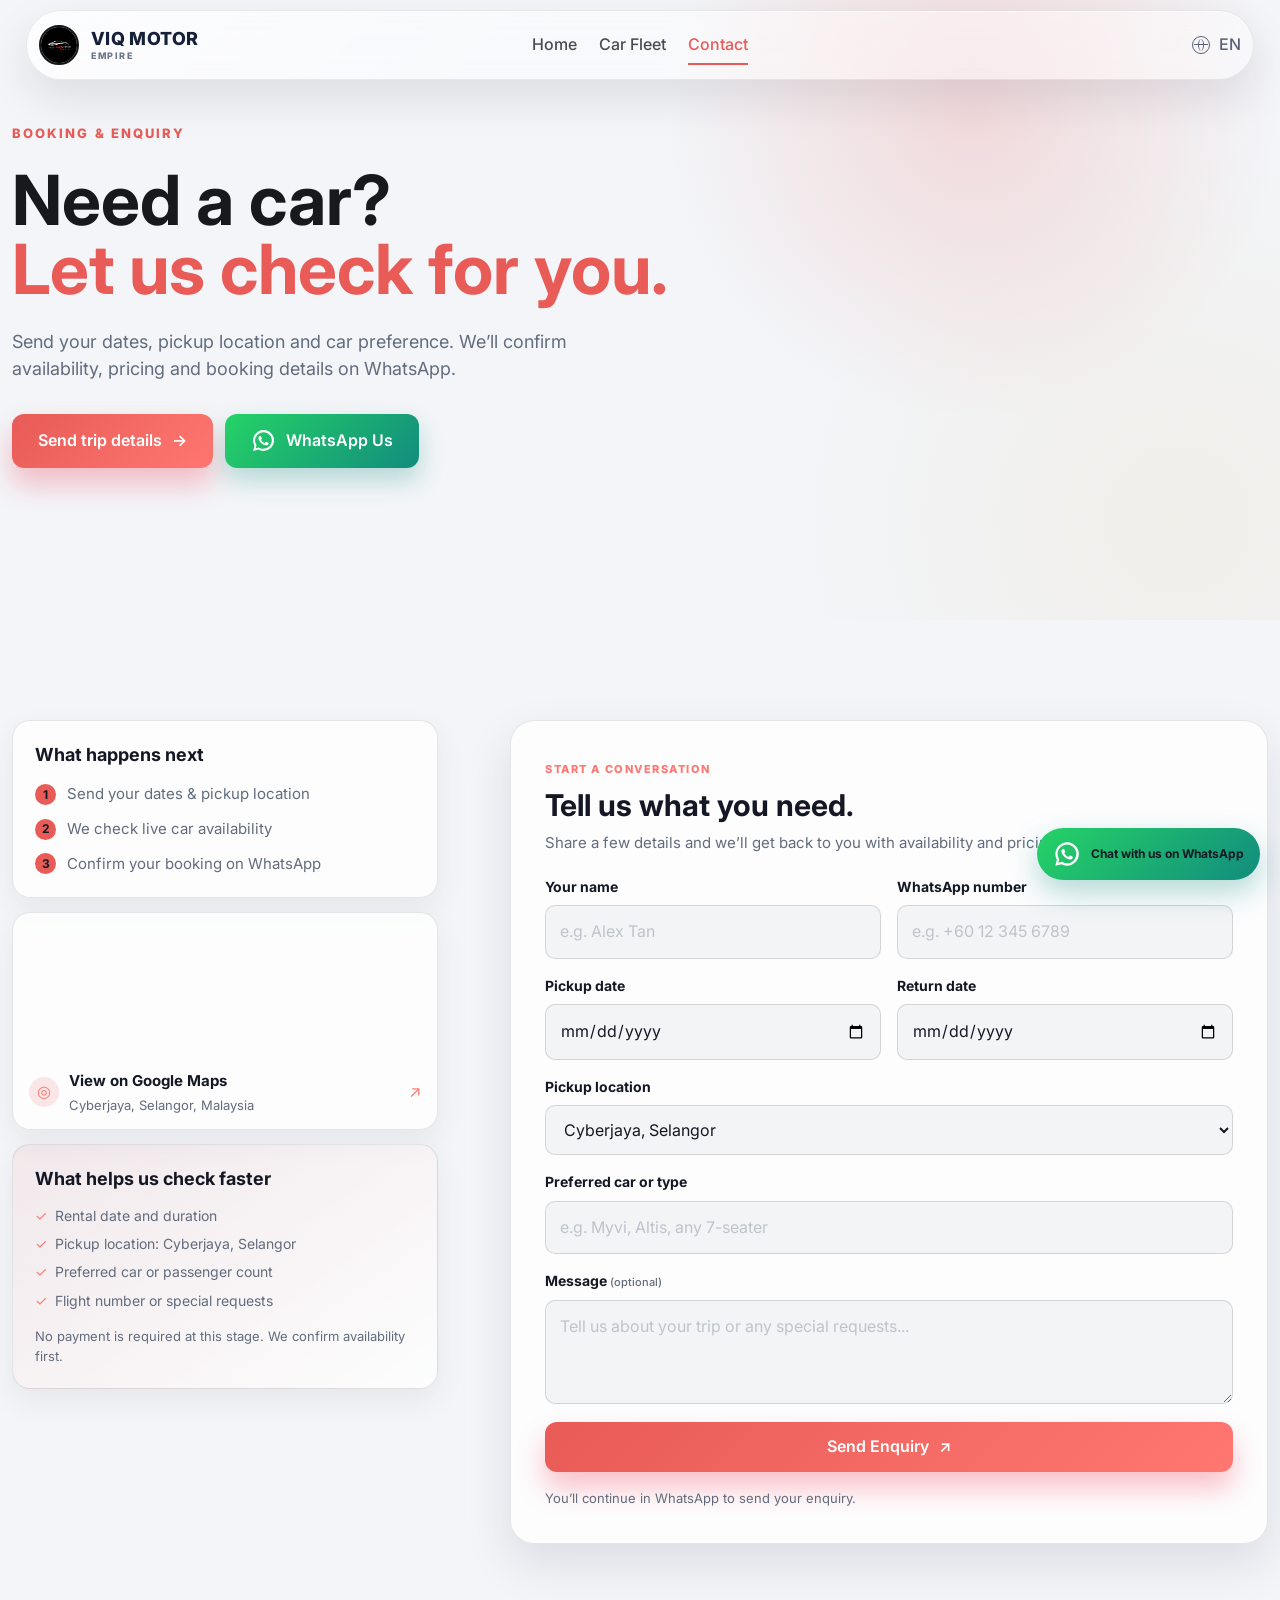
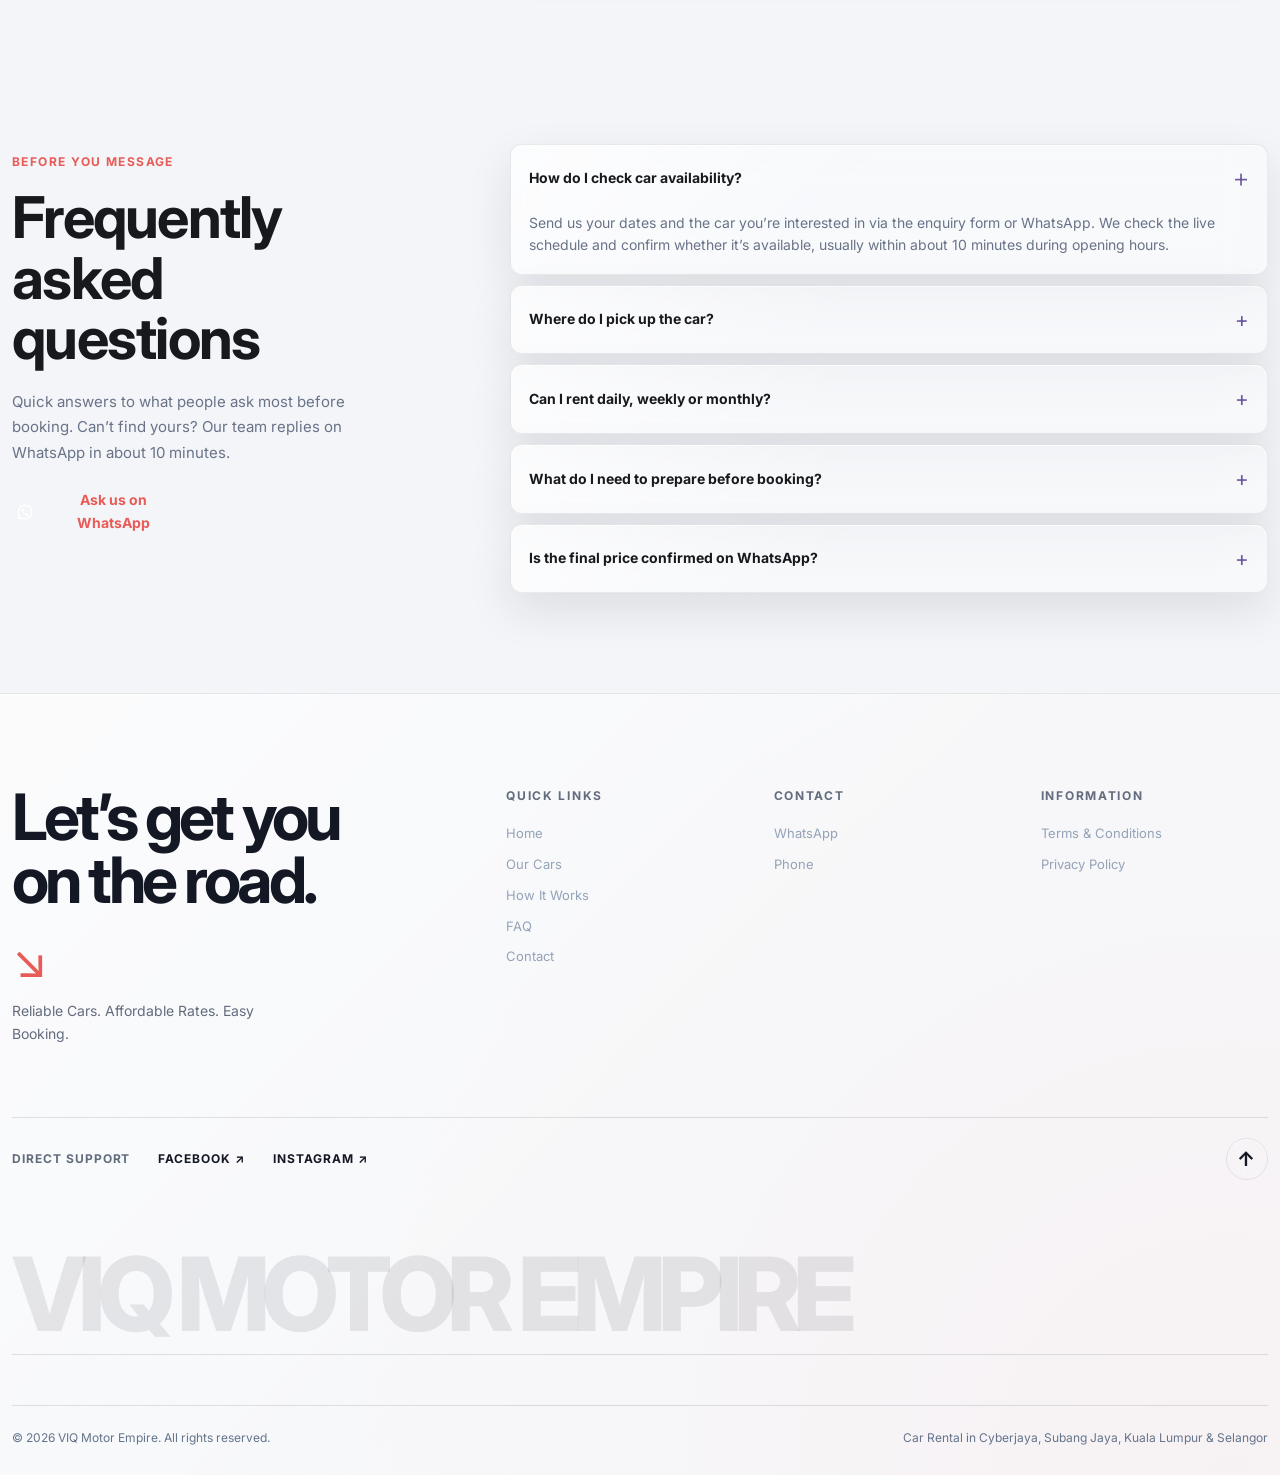
==== commit bceb6ae0: "Update website content and legal page translations" ====
--- a/contact.html
+++ b/contact.html
@@ -130,7 +130,7 @@
             </section>
     </main>
 
-    <footer class="footer"><div class="container"><div class="footer-grid"><div class="footer-brand"><h2>Let’s get you<br>on the road.</h2><a class="footer-arrow" href="index.html#home" aria-label="Go to homepage">↘</a><p>Reliable Cars. Affordable Rates. Easy Booking.</p></div><div class="footer-links"><h4>Quick Links</h4><a href="index.html#home">Home</a><a href="fleet.html">Our Cars</a><a href="index.html#how-it-works">How It Works</a><a href="#faq">FAQ</a><a href="#contact">Contact</a></div><div class="footer-links"><h4>Contact</h4><button data-whatsapp-general class="footer-action" type="button">WhatsApp</button><a href="tel:+60XXXXXXXXX" data-phone-link>Phone</a></div><div class="footer-links"><h4>Information</h4><a href="#">Terms & Conditions</a><a href="#">Privacy Policy</a></div></div><div class="footer-socials"><span>Direct support</span><a href="https://www.facebook.com/viqmotorempire" target="_blank" rel="noopener noreferrer">Facebook ↗</a><a href="https://www.instagram.com/viqmotorempire" target="_blank" rel="noopener noreferrer">Instagram ↗</a><a href="index.html#home" class="footer-back-top" aria-label="Back to top">↑</a></div><div class="footer-signature" aria-hidden="true">VIQ MOTOR EMPIRE</div><div class="footer-bottom"><p>© <span id="current-year"></span> VIQ Motor Empire. All rights reserved.</p><p>Car Rental in Cyberjaya, Subang Jaya, Kuala Lumpur & Selangor</p></div></div></footer>
+    <footer class="footer"><div class="container"><div class="footer-grid"><div class="footer-brand"><h2>Let’s get you<br>on the road.</h2><a class="footer-arrow" href="index.html#home" aria-label="Go to homepage">↘</a><p>Reliable Cars. Affordable Rates. Easy Booking.</p></div><div class="footer-links"><h4>Quick Links</h4><a href="index.html#home">Home</a><a href="fleet.html">Our Cars</a><a href="index.html#how-it-works">How It Works</a><a href="#faq">FAQ</a><a href="#contact">Contact</a></div><div class="footer-links"><h4>Contact</h4><button data-whatsapp-general class="footer-action" type="button">WhatsApp</button><a href="tel:+60XXXXXXXXX" data-phone-link>Phone</a></div><div class="footer-links"><h4>Information</h4><a href="terms.html">Terms & Conditions</a><a href="terms.html#personal-information-documents">Privacy Policy</a></div></div><div class="footer-socials"><span>Direct support</span><a href="https://www.facebook.com/viqmotorempire" target="_blank" rel="noopener noreferrer">Facebook ↗</a><a href="https://www.instagram.com/viqmotorempire" target="_blank" rel="noopener noreferrer">Instagram ↗</a><a href="index.html#home" class="footer-back-top" aria-label="Back to top">↑</a></div><div class="footer-signature" aria-hidden="true">VIQ MOTOR EMPIRE</div><div class="footer-bottom"><p>© <span id="current-year"></span> VIQ Motor Empire. All rights reserved.</p><p>Car Rental in Cyberjaya, Subang Jaya, Kuala Lumpur & Selangor</p></div></div></footer>
 
     <button class="floating-whatsapp" data-whatsapp-general aria-label="Chat with VIQ Motor Empire on WhatsApp" type="button"><span class="floating-whatsapp-icon"></span><span class="floating-whatsapp-label">Chat with us on WhatsApp</span></button>
     <script src="js/script.js?v=22"></script>
--- a/css/style.css
+++ b/css/style.css
@@ -2804,6 +2804,180 @@
     letter-spacing: -0.08em;
     line-height: 0.8;
     white-space: nowrap;
+}
+
+
+/* =========================================
+   TERMS & CONDITIONS PAGE
+========================================= */
+
+.legal-page-body {
+    background:
+        linear-gradient(180deg, #f7f5f1 0%, #f3f4f8 100%);
+    color: #111827;
+}
+
+.legal-page-body .site-header {
+    top: 10px;
+}
+
+.legal-page-body .navbar {
+    background: rgba(255, 255, 255, 0.92);
+    border: 1px solid rgba(17, 24, 39, 0.08);
+    box-shadow: 0 18px 40px rgba(15, 23, 42, 0.06);
+}
+
+.legal-page-body .logo-copy {
+    color: #0f172a;
+}
+
+.legal-page-body .nav-links {
+    background: rgba(255, 255, 255, 0.96);
+    border: 1px solid rgba(15, 23, 42, 0.08);
+    box-shadow: 0 18px 38px rgba(15, 23, 42, 0.08);
+}
+
+.legal-page-body .nav-links a {
+    color: #334155;
+}
+
+.legal-page-body .nav-links a:hover,
+.legal-page-body .nav-links a.is-active {
+    color: #111827;
+}
+
+.legal-page-body .language-switcher {
+    color: #0f172a;
+    border-color: rgba(15, 23, 42, 0.1);
+    background: rgba(255, 255, 255, 0.75);
+}
+
+.legal-page-body .menu-toggle span {
+    background: #111827;
+}
+
+.legal-page {
+    padding: 140px 0 90px;
+}
+
+.legal-shell {
+    max-width: 1100px;
+}
+
+.legal-content {
+    background: rgba(255, 255, 255, 0.88);
+    border: 1px solid rgba(15, 23, 42, 0.08);
+    border-radius: 28px;
+    box-shadow: 0 30px 80px rgba(15, 23, 42, 0.08);
+    padding: clamp(28px, 4vw, 64px);
+}
+
+.legal-kicker {
+    margin-bottom: 10px;
+    color: #7c2d12;
+    font-size: 12px;
+    font-weight: 800;
+    letter-spacing: 0.18em;
+    text-transform: uppercase;
+}
+
+.legal-content h1 {
+    margin: 0 0 26px;
+    color: #0f172a;
+    font-size: clamp(2.2rem, 5vw, 4rem);
+    line-height: 1.06;
+    letter-spacing: -0.06em;
+    font-weight: 800;
+}
+
+.legal-content h2 {
+    margin-top: 2.2em;
+    margin-bottom: 0.8em;
+    color: #111827;
+    font-size: clamp(1.3rem, 2vw, 1.7rem);
+    line-height: 1.25;
+    letter-spacing: -0.03em;
+    font-weight: 800;
+}
+
+.legal-content h3 {
+    margin-top: 1.8em;
+    margin-bottom: 0.8em;
+    color: #111827;
+    font-size: 1.1rem;
+    font-weight: 800;
+}
+
+.legal-content p,
+.legal-content li {
+    color: #334155;
+    font-size: 1rem;
+    line-height: 1.8;
+}
+
+.legal-content p {
+    margin: 0 0 1.1em;
+}
+
+.legal-content ul,
+.legal-content ol {
+    margin: 0 0 1.4em 1.4em;
+    padding-left: 0.4em;
+}
+
+.legal-content li + li {
+    margin-top: 0.35em;
+}
+
+.legal-content strong {
+    color: #111827;
+}
+
+.legal-content a {
+    color: #1d4ed8;
+    text-decoration: underline;
+    text-underline-offset: 0.18em;
+}
+
+.legal-meta {
+    margin: 0 0 2rem;
+    padding: 1.25rem 1.4rem;
+    border: 1px solid rgba(15, 23, 42, 0.08);
+    border-radius: 18px;
+    background: linear-gradient(180deg, #fafbff 0%, #f2f5fa 100%);
+}
+
+.legal-meta p {
+    margin: 0.25em 0;
+    color: #1f2937;
+}
+
+.legal-contact-box {
+    margin-top: 3rem;
+    padding: 1.5rem 1.5rem 1rem;
+    border-radius: 22px;
+    background: #111827;
+    color: #f8fafc;
+}
+
+.legal-contact-box h3 {
+    margin-top: 0;
+    margin-bottom: 1rem;
+    color: #ffffff;
+    font-size: 1.4rem;
+}
+
+.legal-contact-box p {
+    margin: 0.3rem 0;
+    color: rgba(248, 250, 252, 0.88);
+}
+
+.legal-contact-box a {
+    color: #dbeafe;
+}
+
+.legal-page-body .footer {
+    background: linear-gradient(135deg, rgba(9, 10, 13, 1), rgba(20, 23, 28, 0.94));
 }
 
 
